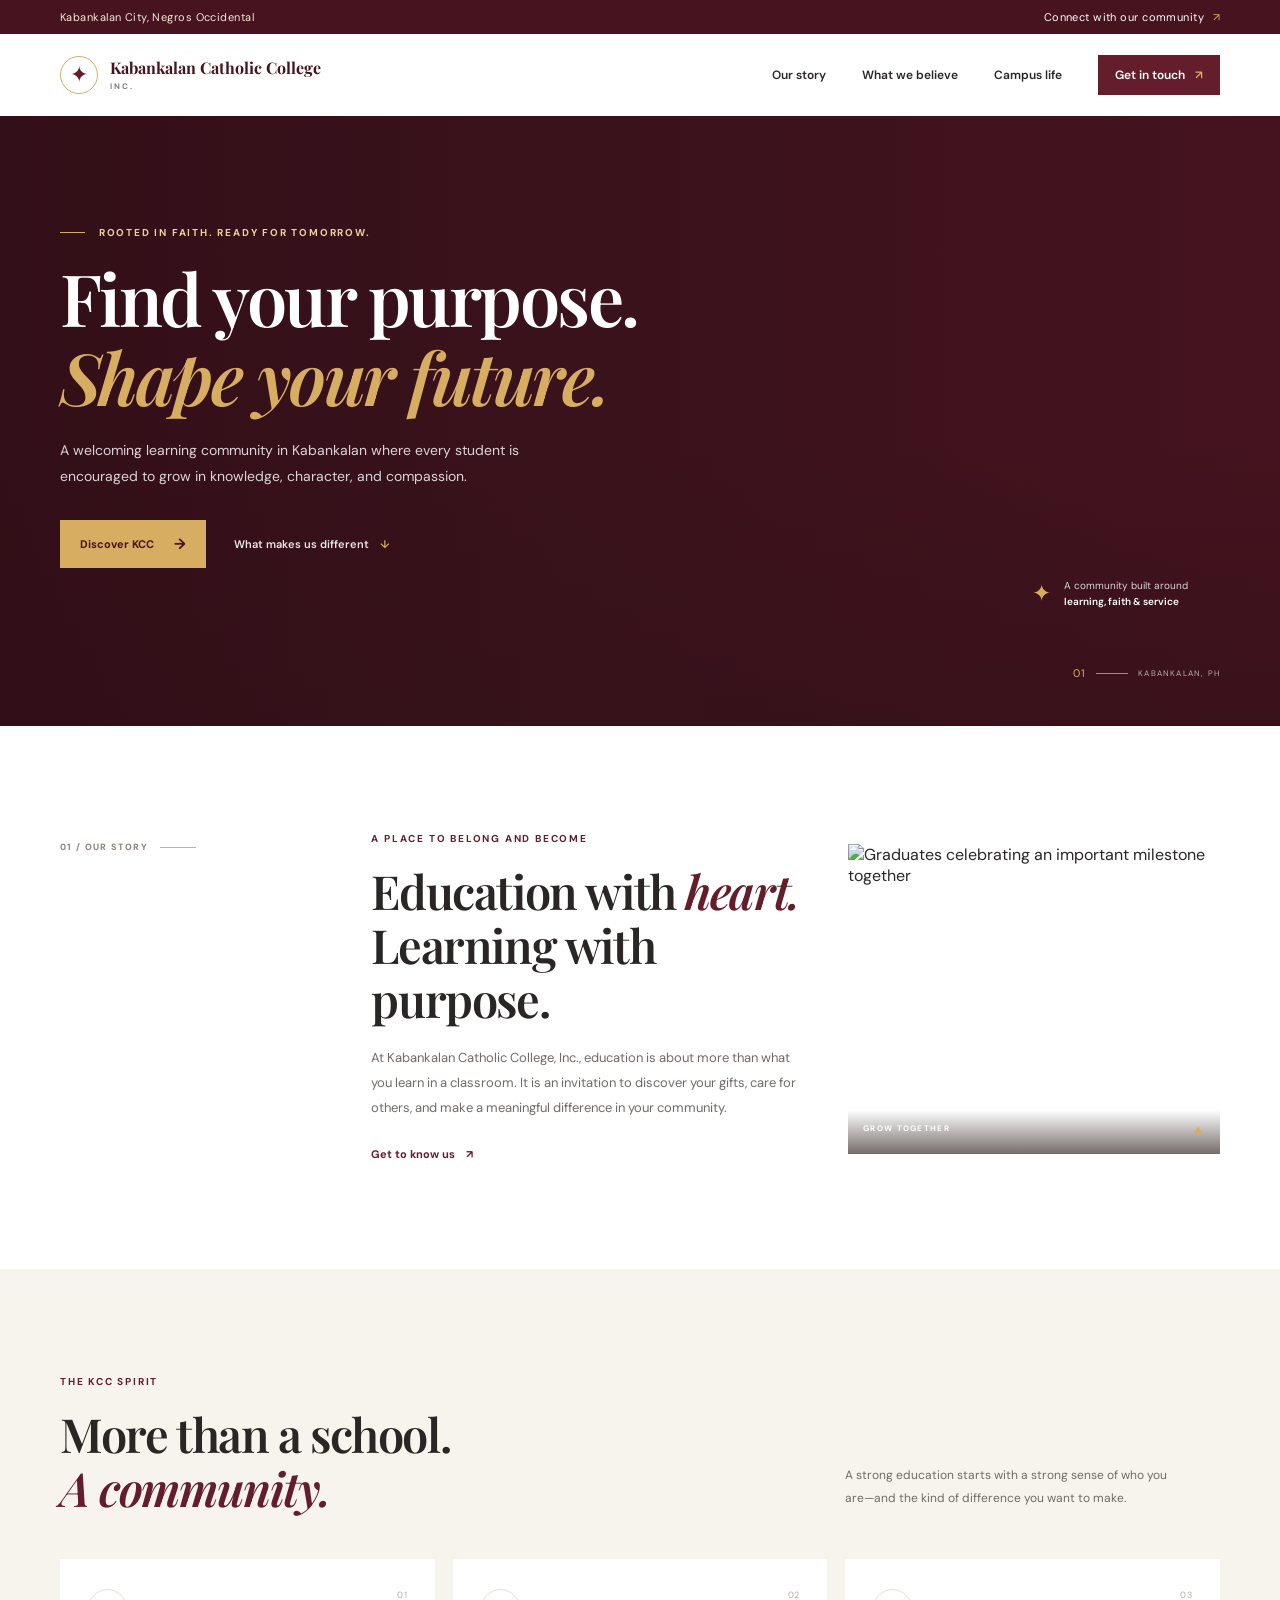
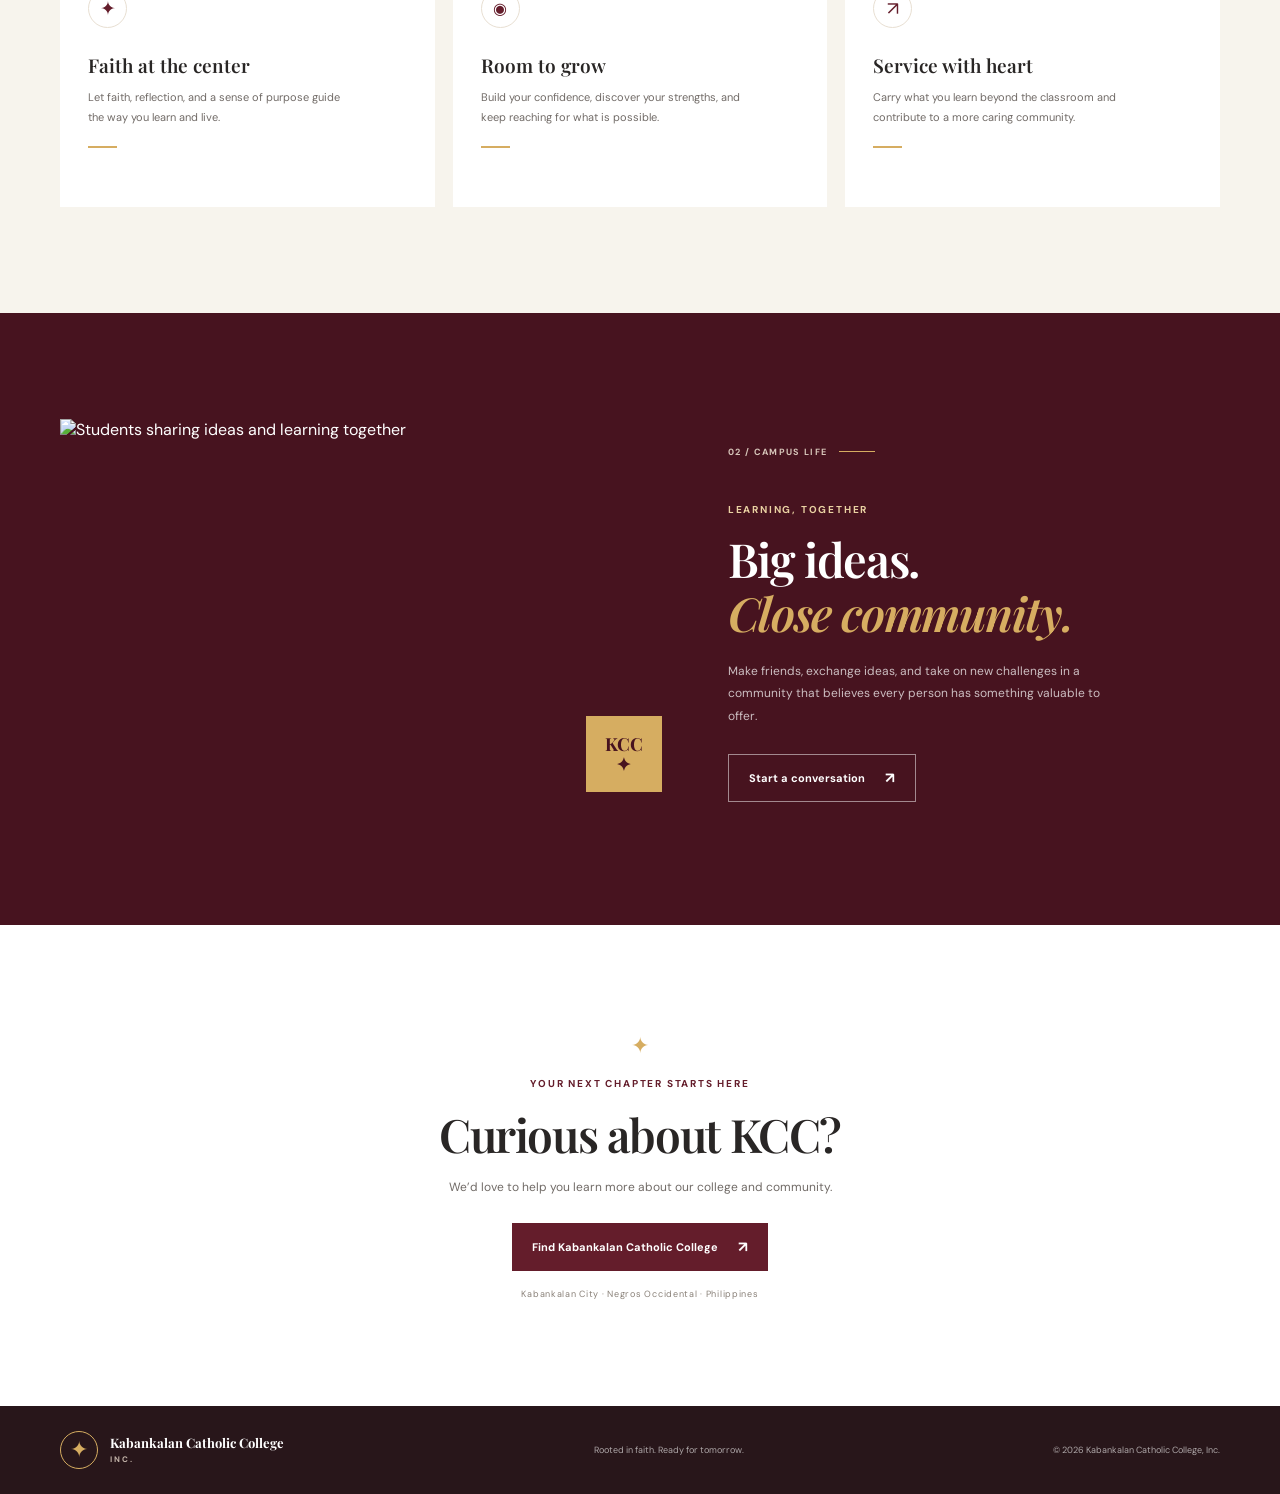
==== index.html @ 00fce27d "Build Kabankalan Catholic College landing page Co-authored-by: Copilot App <223556219+Copilot@users." ====
<!doctype html>
<html lang="en">
  <head>
    <meta charset="utf-8">
    <meta name="viewport" content="width=device-width, initial-scale=1">
    <meta name="theme-color" content="#641d2b">
    <meta name="description" content="Discover Kabankalan Catholic College, Inc. — a community where faith, learning, and purpose come together.">
    <title>Kabankalan Catholic College, Inc. | Learn with purpose</title>
    <link rel="preconnect" href="https://fonts.googleapis.com">
    <link rel="preconnect" href="https://fonts.gstatic.com" crossorigin>
    <link href="https://fonts.googleapis.com/css2?family=DM+Sans:wght@400;500;600;700&family=Playfair+Display:wght@600;700&display=swap" rel="stylesheet">
    <link rel="stylesheet" href="styles.css">
    <script src="script.js" defer></script>
  </head>
  <body>
    <a class="skip-link" href="#main">Skip to content</a>
    <header class="site-header">
      <div class="topline">
        <div class="container topline-inner">
          <span>Kabankalan City, Negros Occidental</span>
          <a href="#contact">Connect with our community <span aria-hidden="true">↗</span></a>
        </div>
      </div>
      <div class="container nav-wrap">
        <a class="brand" href="#home" aria-label="Kabankalan Catholic College home">
          <span class="brand-mark" aria-hidden="true"><span>✦</span></span>
          <span class="brand-name">Kabankalan Catholic College<small>INC.</small></span>
        </a>
        <button class="menu-toggle" type="button" aria-expanded="false" aria-controls="primary-nav">
          <span class="sr-only">Toggle navigation</span>
          <span></span><span></span><span></span>
        </button>
        <nav class="primary-nav" id="primary-nav" aria-label="Main navigation">
          <a href="#about">Our story</a>
          <a href="#values">What we believe</a>
          <a href="#life">Campus life</a>
          <a class="nav-cta" href="#contact">Get in touch <span aria-hidden="true">↗</span></a>
        </nav>
      </div>
    </header>

    <main id="main">
      <section class="hero" id="home">
        <div class="hero-image" role="img" aria-label="Students celebrating together on campus"></div>
        <div class="hero-shade"></div>
        <div class="container hero-content">
          <p class="eyebrow"><span></span> Rooted in faith. Ready for tomorrow.</p>
          <h1>Find your purpose.<br><em>Shape your future.</em></h1>
          <p class="hero-copy">A welcoming learning community in Kabankalan where every student is encouraged to grow in knowledge, character, and compassion.</p>
          <div class="hero-actions">
            <a class="button button-gold" href="#about">Discover KCC <span aria-hidden="true">→</span></a>
            <a class="text-link" href="#values">What makes us different <span aria-hidden="true">↓</span></a>
          </div>
          <div class="hero-note"><span class="note-icon" aria-hidden="true">✦</span><span>A community built around<br><strong>learning, faith &amp; service</strong></span></div>
        </div>
        <div class="hero-index" aria-hidden="true"><span>01</span><i></i> KABANKALAN, PH</div>
      </section>

      <section class="intro section-pad" id="about">
        <div class="container intro-grid">
          <div class="section-label"><span>01 / OUR STORY</span><i></i></div>
          <div class="intro-copy">
            <p class="eyebrow eyebrow-dark">A place to belong and become</p>
            <h2>Education with <em>heart.</em><br>Learning with purpose.</h2>
            <p class="body-copy">At Kabankalan Catholic College, Inc., education is about more than what you learn in a classroom. It is an invitation to discover your gifts, care for others, and make a meaningful difference in your community.</p>
            <a class="arrow-link" href="#values">Get to know us <span aria-hidden="true">↗</span></a>
          </div>
          <div class="intro-photo-wrap">
            <img src="https://images.unsplash.com/photo-1523050854058-8df90110c9f1?auto=format&amp;fit=crop&amp;w=1000&amp;q=85" alt="Graduates celebrating an important milestone together" loading="lazy">
            <div class="photo-caption"><span>GROW TOGETHER</span><span aria-hidden="true">✦</span></div>
          </div>
        </div>
      </section>

      <section class="values section-pad" id="values">
        <div class="container">
          <div class="values-heading">
            <div>
              <p class="eyebrow">The KCC spirit</p>
              <h2>More than a school.<br><em>A community.</em></h2>
            </div>
            <p class="values-lede">A strong education starts with a strong sense of who you are—and the kind of difference you want to make.</p>
          </div>
          <div class="values-grid">
            <article class="value-card">
              <span class="value-number">01</span>
              <span class="value-icon" aria-hidden="true">✦</span>
              <h3>Faith at the center</h3>
              <p>Let faith, reflection, and a sense of purpose guide the way you learn and live.</p>
              <span class="card-rule"></span>
            </article>
            <article class="value-card">
              <span class="value-number">02</span>
              <span class="value-icon value-icon-people" aria-hidden="true">◉</span>
              <h3>Room to grow</h3>
              <p>Build your confidence, discover your strengths, and keep reaching for what is possible.</p>
              <span class="card-rule"></span>
            </article>
            <article class="value-card">
              <span class="value-number">03</span>
              <span class="value-icon" aria-hidden="true">↗</span>
              <h3>Service with heart</h3>
              <p>Carry what you learn beyond the classroom and contribute to a more caring community.</p>
              <span class="card-rule"></span>
            </article>
          </div>
        </div>
      </section>

      <section class="campus section-pad" id="life">
        <div class="container campus-grid">
          <div class="campus-image">
            <img src="https://images.unsplash.com/photo-1523580494863-6f3031224c94?auto=format&amp;fit=crop&amp;w=1100&amp;q=85" alt="Students sharing ideas and learning together" loading="lazy">
            <span class="image-stamp" aria-hidden="true">KCC<br>✦</span>
          </div>
          <div class="campus-copy">
            <div class="section-label section-label-light"><span>02 / CAMPUS LIFE</span><i></i></div>
            <p class="eyebrow">Learning, together</p>
            <h2>Big ideas.<br><em>Close community.</em></h2>
            <p>Make friends, exchange ideas, and take on new challenges in a community that believes every person has something valuable to offer.</p>
            <a class="button button-outline" href="#contact">Start a conversation <span aria-hidden="true">↗</span></a>
          </div>
        </div>
      </section>

      <section class="contact section-pad" id="contact">
        <div class="container contact-inner">
          <span class="contact-star" aria-hidden="true">✦</span>
          <p class="eyebrow eyebrow-dark">Your next chapter starts here</p>
          <h2>Curious about KCC?</h2>
          <p>We’d love to help you learn more about our college and community.</p>
          <a class="button button-maroon" href="https://www.google.com/search?q=Kabankalan+Catholic+College%2C+Inc." target="_blank" rel="noreferrer">Find Kabankalan Catholic College <span aria-hidden="true">↗</span></a>
          <span class="contact-location">Kabankalan City · Negros Occidental · Philippines</span>
        </div>
      </section>
    </main>

    <footer class="site-footer">
      <div class="container footer-inner">
        <a class="brand brand-footer" href="#home">
          <span class="brand-mark" aria-hidden="true"><span>✦</span></span>
          <span class="brand-name">Kabankalan Catholic College<small>INC.</small></span>
        </a>
        <p>Rooted in faith. Ready for tomorrow.</p>
        <span class="copyright">© <span id="current-year"></span> Kabankalan Catholic College, Inc.</span>
      </div>
    </footer>
  </body>
</html>
---- styles.css ----
:root {
  color-scheme: light;
  --maroon: #641d2b;
  --maroon-deep: #47131f;
  --gold: #d6ad61;
  --cream: #f7f4ed;
  --ink: #292625;
  --muted: #716b67;
  --serif: "Playfair Display", Georgia, serif;
  --sans: "DM Sans", Arial, sans-serif;
}

* { box-sizing: border-box; }
html { scroll-behavior: smooth; }
body { margin: 0; color: var(--ink); background: #fff; font-family: var(--sans); -webkit-font-smoothing: antialiased; }
a { color: inherit; text-decoration: none; }
img { display: block; width: 100%; }
.container { width: min(1160px, calc(100% - 64px)); margin-inline: auto; }
.sr-only { position: absolute; width: 1px; height: 1px; padding: 0; margin: -1px; overflow: hidden; clip: rect(0, 0, 0, 0); white-space: nowrap; border: 0; }
.skip-link { position: absolute; top: -50px; left: 16px; z-index: 20; padding: 12px 16px; color: #fff; background: var(--maroon); }
.skip-link:focus { top: 12px; }

.topline { color: #f5ead7; background: var(--maroon-deep); font-size: 11px; letter-spacing: .04em; }
.topline-inner { display: flex; justify-content: space-between; align-items: center; min-height: 34px; }
.topline a { color: #fff; }
.topline a span { color: var(--gold); padding-left: 5px; }
.nav-wrap { height: 82px; display: flex; align-items: center; justify-content: space-between; }
.brand { display: inline-flex; align-items: center; gap: 12px; }
.brand-mark { width: 38px; height: 38px; display: grid; place-items: center; color: var(--maroon); border: 1px solid var(--gold); border-radius: 50%; font-size: 22px; }
.brand-mark span { line-height: 1; }
.brand-name { font-family: var(--serif); color: var(--maroon-deep); font-size: 16px; font-weight: 700; line-height: 1.15; }
.brand-name small { display: block; margin-top: 4px; font-family: var(--sans); color: #837b72; font-size: 8px; letter-spacing: .24em; }
.primary-nav { display: flex; align-items: center; gap: 36px; font-size: 12px; font-weight: 600; }
.primary-nav > a:not(.nav-cta) { transition: color .2s ease; }
.primary-nav > a:not(.nav-cta):hover { color: var(--maroon); }
.nav-cta { padding: 12px 17px; color: #fff; background: var(--maroon); }
.nav-cta span { padding-left: 7px; color: var(--gold); }
.menu-toggle { display: none; }

.hero { position: relative; min-height: 610px; overflow: hidden; color: #fff; background: var(--maroon-deep); }
.hero-image, .hero-shade { position: absolute; inset: 0; }
.hero-image { background: url("https://images.unsplash.com/photo-1562774053-701939374585?auto=format&fit=crop&w=2200&q=90") center 48% / cover no-repeat; transform: scale(1.015); }
.hero-shade { background: linear-gradient(90deg, rgba(48, 14, 23, .89) 0%, rgba(52, 18, 26, .71) 43%, rgba(45, 17, 26, .1) 100%), linear-gradient(0deg, rgba(34, 13, 19, .32), transparent 46%); }
.hero-content { position: relative; z-index: 1; padding-top: 110px; padding-bottom: 90px; }
.eyebrow { margin: 0 0 19px; color: #ead2a3; font-size: 10px; font-weight: 700; letter-spacing: .18em; text-transform: uppercase; }
.eyebrow span { display: inline-block; width: 25px; height: 1px; margin: 0 10px 3px 0; background: var(--gold); }
h1, h2, h3, p { margin-top: 0; }
.hero h1 { max-width: 700px; margin-bottom: 22px; font-family: var(--serif); font-size: clamp(46px, 6vw, 72px); font-weight: 600; letter-spacing: -.035em; line-height: 1.1; }
h1 em, h2 em { color: var(--gold); font-weight: 600; }
.hero-copy { max-width: 490px; margin-bottom: 30px; color: rgba(255,255,255,.82); font-size: 14px; line-height: 1.85; }
.hero-actions { display: flex; align-items: center; gap: 28px; }
.button { display: inline-flex; align-items: center; gap: 20px; min-height: 48px; padding: 0 20px; font-size: 11px; font-weight: 700; transition: background .2s ease, color .2s ease, transform .2s ease; }
.button:hover { transform: translateY(-2px); }
.button-gold { color: var(--maroon-deep); background: var(--gold); }
.button-gold:hover { background: #e6c982; }
.button span { font-size: 15px; }
.text-link { color: rgba(255,255,255,.9); font-size: 11px; font-weight: 600; }
.text-link span { padding-left: 8px; color: var(--gold); }
.hero-note { position: absolute; right: 32px; bottom: 45px; display: flex; align-items: center; gap: 13px; color: rgba(255,255,255,.82); font-size: 10px; line-height: 1.65; }
.note-icon { color: var(--gold); font-size: 23px; }
.hero-note strong { color: #fff; font-weight: 600; }
.hero-index { position: absolute; right: max(32px, calc((100vw - 1160px)/2)); bottom: 46px; display: flex; align-items: center; gap: 10px; color: rgba(255,255,255,.65); font-size: 8px; letter-spacing: .15em; }
.hero-index span { color: var(--gold); font-size: 11px; }
.hero-index i { width: 32px; height: 1px; background: rgba(255,255,255,.5); }

.section-pad { padding: 106px 0; }
.intro-grid { display: grid; grid-template-columns: 1fr 1.6fr 1.35fr; gap: 36px; align-items: start; }
.section-label { display: flex; align-items: center; gap: 12px; padding-top: 9px; color: #8c8176; font-size: 9px; font-weight: 700; letter-spacing: .15em; white-space: nowrap; }
.section-label i { width: 36px; height: 1px; background: var(--gold); }
.eyebrow-dark { color: var(--maroon); }
.intro-copy h2, .values h2, .campus h2 { margin-bottom: 20px; font-family: var(--serif); font-size: clamp(34px, 4vw, 47px); font-weight: 600; letter-spacing: -.03em; line-height: 1.15; }
.intro-copy h2 em, .values h2 em { color: var(--maroon); }
.body-copy { max-width: 440px; margin-bottom: 22px; color: var(--muted); font-size: 13px; line-height: 1.9; }
.arrow-link { color: var(--maroon); font-size: 11px; font-weight: 700; }
.arrow-link span { padding-left: 8px; }
.intro-photo-wrap { position: relative; margin-top: 12px; }
.intro-photo-wrap img { height: 310px; object-fit: cover; }
.photo-caption { position: absolute; right: 0; bottom: 0; left: 0; display: flex; justify-content: space-between; padding: 13px 15px; color: #fff; background: linear-gradient(transparent, rgba(33,18,14,.62)); font-size: 8px; font-weight: 700; letter-spacing: .16em; }
.photo-caption span:last-child { color: var(--gold); font-size: 14px; }

.values { background: var(--cream); }
.values-heading { display: flex; justify-content: space-between; align-items: end; gap: 40px; margin-bottom: 44px; }
.values-heading .eyebrow { color: var(--maroon); }
.values h2 { margin: 0; }
.values-lede { max-width: 340px; margin: 0 3% 6px 0; color: var(--muted); font-size: 12px; line-height: 1.9; }
.values-grid { display: grid; grid-template-columns: repeat(3, 1fr); gap: 18px; }
.value-card { position: relative; min-height: 248px; padding: 30px 28px 26px; background: #fff; }
.value-number { position: absolute; top: 30px; right: 27px; color: #b7aca0; font-size: 9px; letter-spacing: .1em; }
.value-icon { display: grid; width: 39px; height: 39px; margin-bottom: 24px; place-items: center; color: var(--maroon); border: 1px solid #e8dfd2; border-radius: 50%; font-size: 19px; }
.value-icon-people { font-size: 16px; }
.value-card h3 { margin-bottom: 10px; font-family: var(--serif); font-size: 19px; font-weight: 600; }
.value-card p { max-width: 270px; margin-bottom: 18px; color: var(--muted); font-size: 11px; line-height: 1.8; }
.card-rule { display: block; width: 29px; height: 2px; background: var(--gold); }

.campus { color: #fff; background: var(--maroon-deep); }
.campus-grid { display: grid; grid-template-columns: 1.08fr .92fr; gap: 90px; align-items: center; }
.campus-image { position: relative; }
.campus-image img { height: 400px; object-fit: cover; }
.image-stamp { position: absolute; right: -24px; bottom: 27px; display: grid; width: 76px; height: 76px; place-content: center; color: var(--maroon-deep); background: var(--gold); font-family: var(--serif); font-size: 18px; font-weight: 700; line-height: 1.15; text-align: center; }
.image-stamp br + * { font-size: 12px; }
.section-label-light { margin-bottom: 45px; color: #d7c6ba; }
.campus .eyebrow { margin-bottom: 16px; }
.campus h2 { margin-bottom: 20px; }
.campus h2 em { color: var(--gold); }
.campus-copy > p:not(.eyebrow) { max-width: 400px; margin-bottom: 26px; color: rgba(255,255,255,.72); font-size: 12px; line-height: 1.9; }
.button-outline { border: 1px solid rgba(255,255,255,.5); color: #fff; }
.button-outline:hover { color: var(--maroon-deep); background: #fff; }

.contact { text-align: center; background: #fff; }
.contact-inner { display: flex; flex-direction: column; align-items: center; }
.contact-star { margin-bottom: 17px; color: var(--gold); font-size: 22px; }
.contact .eyebrow { margin-bottom: 13px; }
.contact h2 { margin-bottom: 12px; font-family: var(--serif); font-size: clamp(34px, 4vw, 46px); font-weight: 600; letter-spacing: -.03em; }
.contact-inner > p:not(.eyebrow) { margin-bottom: 24px; color: var(--muted); font-size: 12px; line-height: 1.8; }
.button-maroon { margin-bottom: 17px; color: #fff; background: var(--maroon); }
.button-maroon:hover { background: var(--maroon-deep); }
.contact-location { color: #898078; font-size: 9px; letter-spacing: .08em; }
.site-footer { color: rgba(255,255,255,.75); background: #28161a; }
.footer-inner { min-height: 88px; display: flex; align-items: center; justify-content: space-between; gap: 20px; }
.brand-footer .brand-name { color: #fff; font-size: 13px; }
.brand-footer .brand-name small { color: #c3b4a9; }
.brand-footer .brand-mark { color: var(--gold); }
.footer-inner > p, .copyright { margin: 0; color: rgba(255,255,255,.62); font-size: 9px; }

@media (max-width: 900px) {
  .container { width: min(100% - 44px, 720px); }
  .primary-nav { gap: 20px; }
  .intro-grid { grid-template-columns: .75fr 1.3fr; gap: 28px; }
  .section-label { grid-column: 1 / -1; }
  .intro-photo-wrap { margin-top: 0; }
  .campus-grid { gap: 55px; }
  .hero-index { display: none; }
  .hero-note { right: 0; }
}
@media (max-width: 640px) {
  .container { width: calc(100% - 40px); }
  .topline-inner { min-height: 31px; font-size: 9px; }
  .topline-inner > span { max-width: 52%; }
  .nav-wrap { height: 70px; }
  .brand { gap: 9px; }
  .brand-mark { width: 34px; height: 34px; font-size: 19px; }
  .brand-name { font-size: 13px; }
  .menu-toggle { display: flex; width: 42px; height: 42px; flex-direction: column; align-items: center; justify-content: center; gap: 5px; border: 1px solid #e7ded2; background: #fff; }
  .menu-toggle span:not(.sr-only) { width: 17px; height: 1.5px; background: var(--maroon); }
  .primary-nav { position: absolute; z-index: 5; top: 101px; right: 0; left: 0; display: none; flex-direction: column; align-items: stretch; gap: 0; padding: 10px 20px 17px; background: #fff; box-shadow: 0 12px 15px rgba(30,20,20,.12); }
  .primary-nav.is-open { display: flex; }
  .primary-nav > a:not(.nav-cta) { padding: 13px 0; border-bottom: 1px solid #eee8df; }
  .nav-cta { margin-top: 12px; text-align: center; }
  .hero { min-height: 600px; }
  .hero-image { background-position: 58% center; }
  .hero-shade { background: linear-gradient(90deg, rgba(48, 14, 23, .88), rgba(52, 18, 26, .56)), linear-gradient(0deg, rgba(34,13,19,.4), transparent 55%); }
  .hero-content { padding-top: 88px; padding-bottom: 150px; }
  .hero h1 { font-size: clamp(44px, 12vw, 58px); }
  .hero-copy { max-width: 420px; font-size: 13px; }
  .hero-actions { align-items: flex-start; flex-direction: column; gap: 19px; }
  .hero-note { bottom: 30px; left: 0; right: auto; }
  .section-pad { padding: 74px 0; }
  .intro-grid { grid-template-columns: 1fr; gap: 22px; }
  .section-label { grid-column: auto; }
  .intro-copy h2, .values h2, .campus h2 { font-size: 38px; }
  .intro-photo-wrap img { height: 260px; }
  .values-heading { align-items: flex-start; flex-direction: column; gap: 17px; margin-bottom: 30px; }
  .values-lede { margin: 0; }
  .values-grid { grid-template-columns: 1fr; gap: 12px; }
  .value-card { min-height: 215px; padding: 26px 24px; }
  .value-icon { margin-bottom: 17px; }
  .campus-grid { grid-template-columns: 1fr; gap: 38px; }
  .campus-image img { height: 290px; }
  .image-stamp { right: -9px; width: 66px; height: 66px; }
  .section-label-light { margin-bottom: 33px; }
  .contact h2 { font-size: 37px; }
  .contact-inner > p:not(.eyebrow) { max-width: 300px; }
  .footer-inner { min-height: 0; align-items: flex-start; flex-direction: column; gap: 13px; padding-top: 25px; padding-bottom: 25px; }
}
@media (prefers-reduced-motion: reduce) {
  html { scroll-behavior: auto; }
  *, *::before, *::after { transition-duration: .01ms !important; }
}
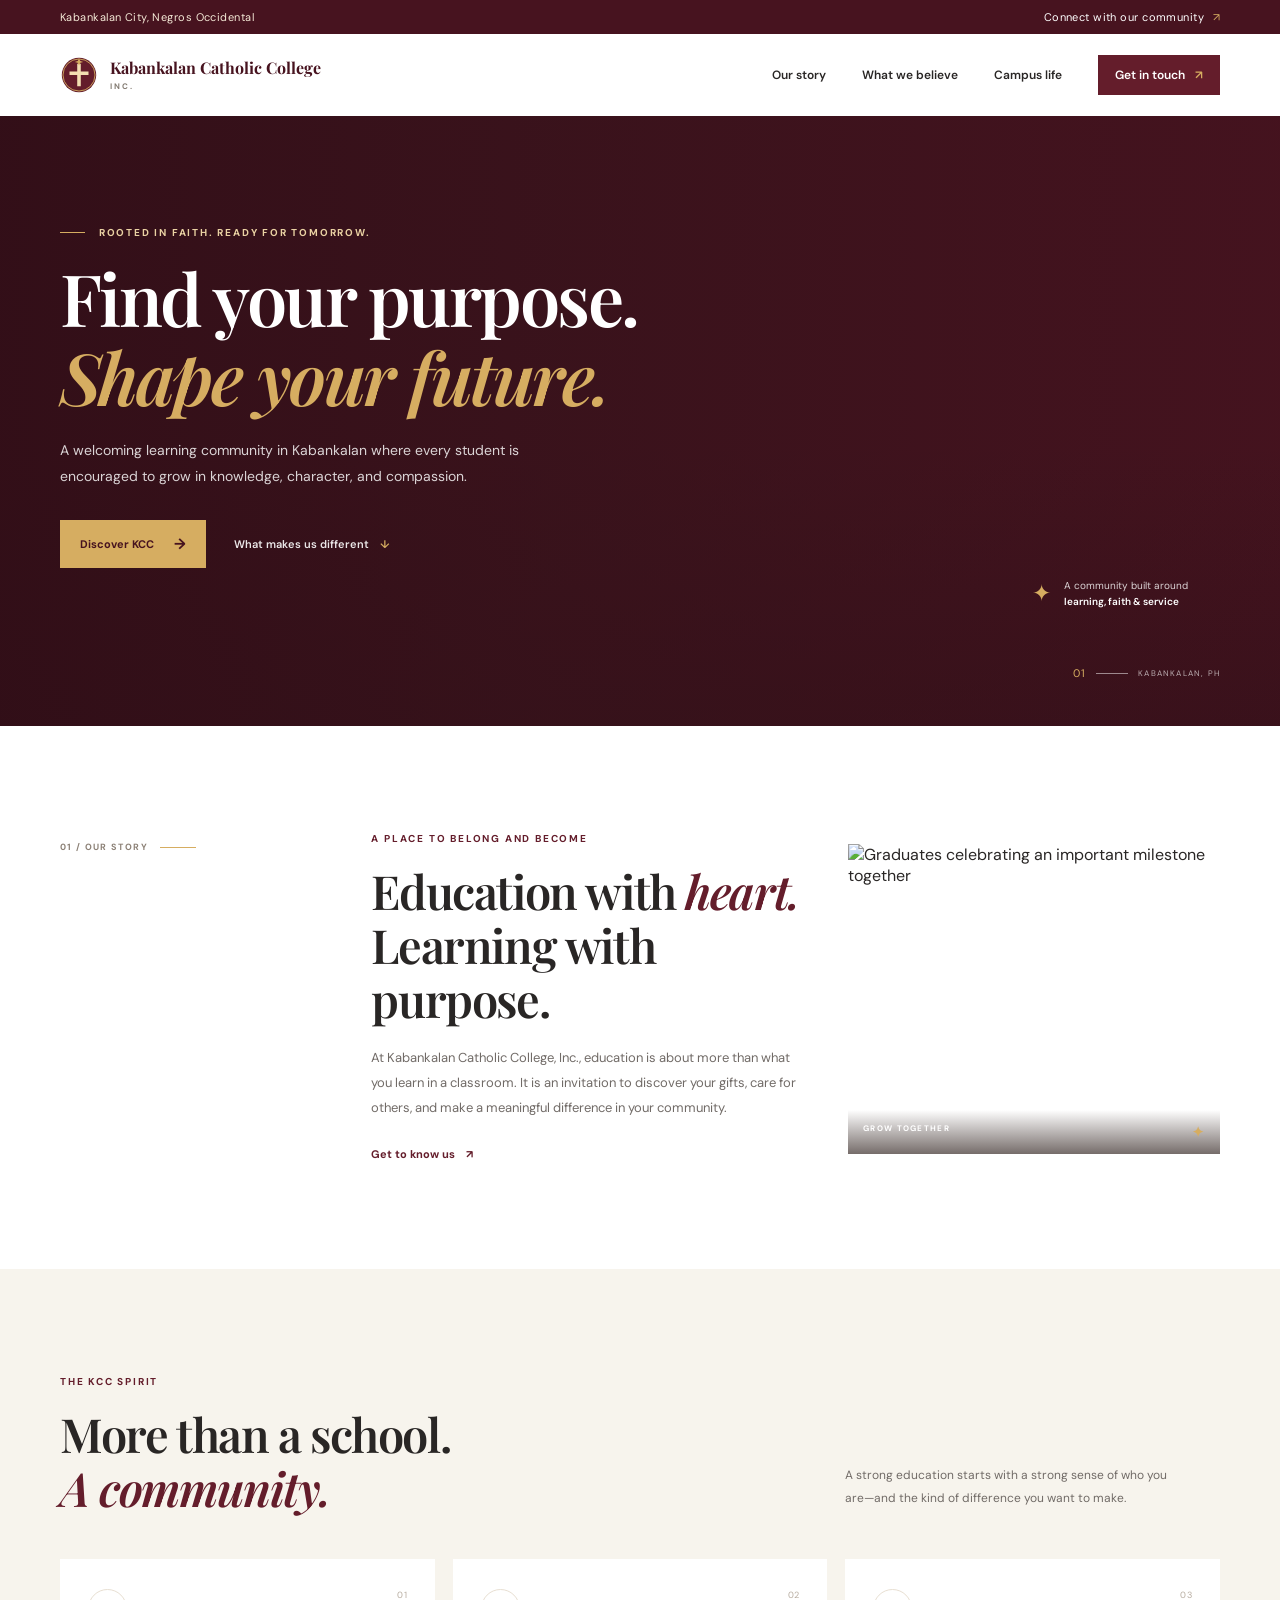
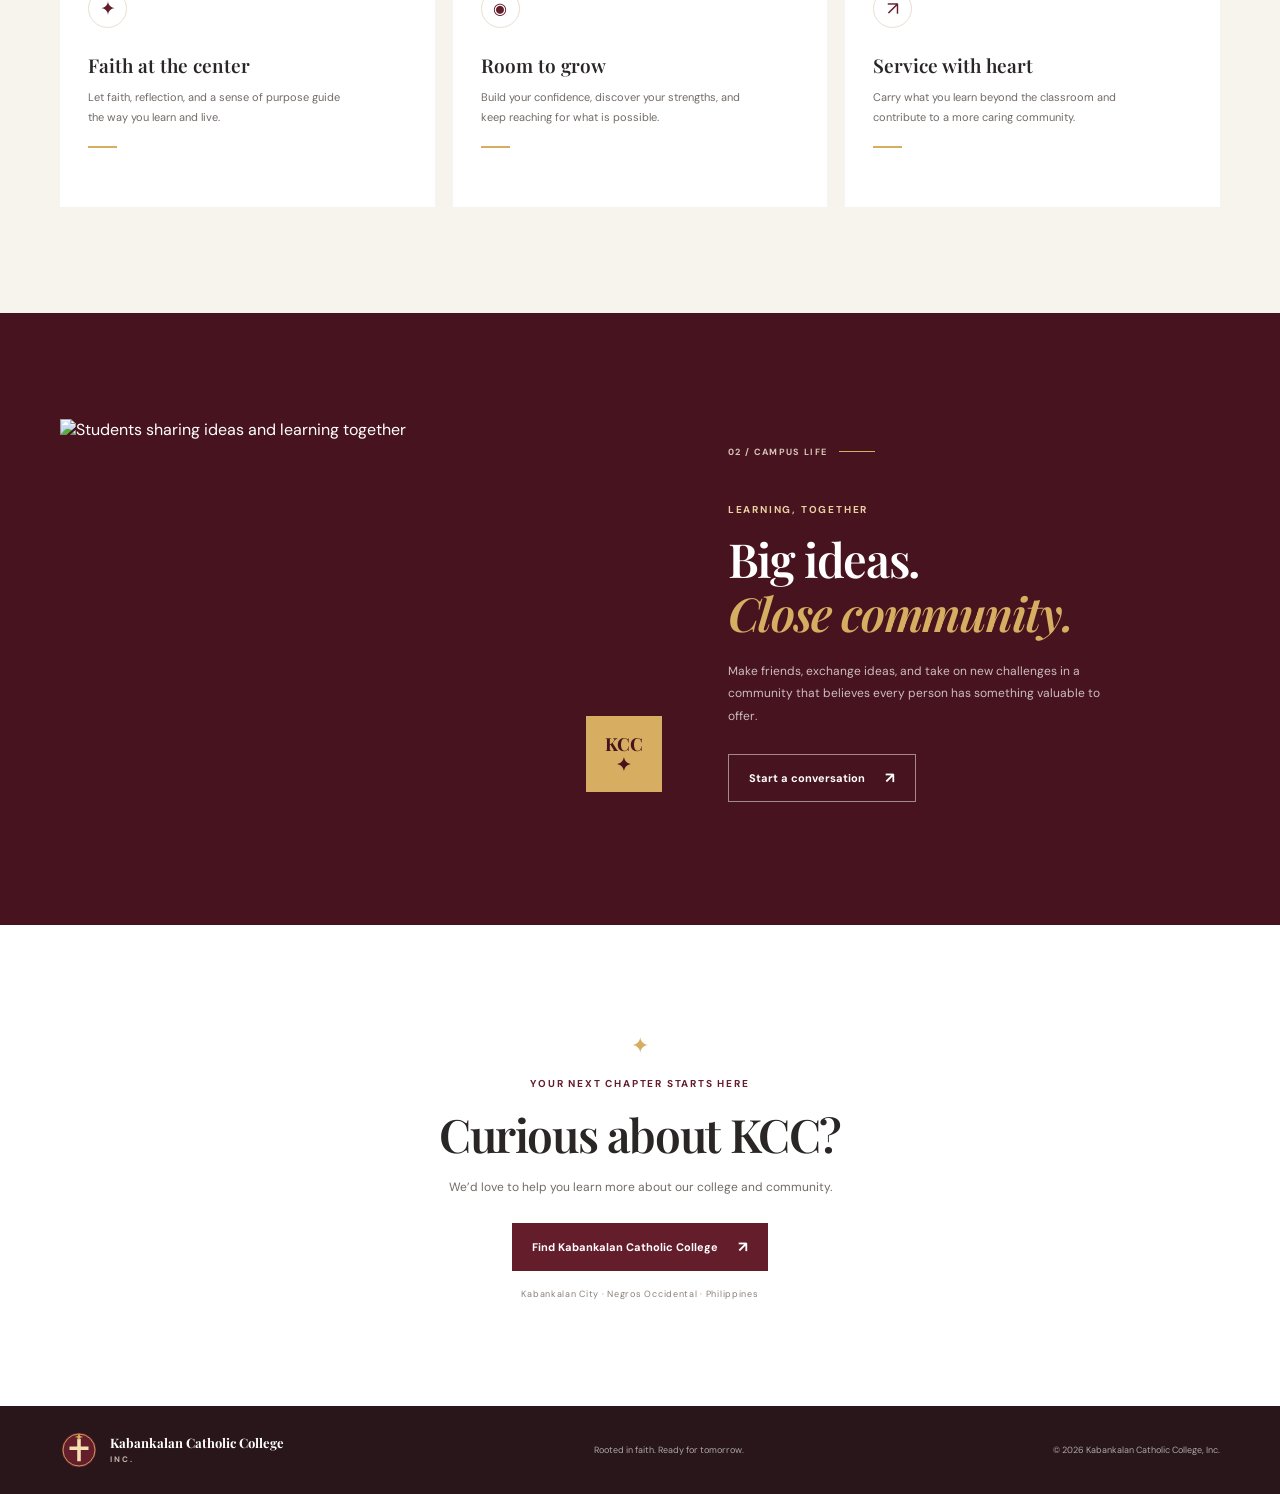
==== commit 531ecc94: "Add KCC brand mark and favicon Co-authored-by: Copilot App <223556219+Copilot@users.noreply.github.c" ====
--- a/index.html
+++ b/index.html
@@ -6,6 +6,7 @@
     <meta name="theme-color" content="#641d2b">
     <meta name="description" content="Discover Kabankalan Catholic College, Inc. — a community where faith, learning, and purpose come together.">
     <title>Kabankalan Catholic College, Inc. | Learn with purpose</title>
+    <link rel="icon" type="image/svg+xml" href="assets/kcc-mark.svg">
     <link rel="preconnect" href="https://fonts.googleapis.com">
     <link rel="preconnect" href="https://fonts.gstatic.com" crossorigin>
     <link href="https://fonts.googleapis.com/css2?family=DM+Sans:wght@400;500;600;700&family=Playfair+Display:wght@600;700&display=swap" rel="stylesheet">
@@ -23,7 +24,7 @@
       </div>
       <div class="container nav-wrap">
         <a class="brand" href="#home" aria-label="Kabankalan Catholic College home">
-          <span class="brand-mark" aria-hidden="true"><span>✦</span></span>
+          <span class="brand-mark" aria-hidden="true"><img src="assets/kcc-mark.svg" alt=""></span>
           <span class="brand-name">Kabankalan Catholic College<small>INC.</small></span>
         </a>
         <button class="menu-toggle" type="button" aria-expanded="false" aria-controls="primary-nav">
@@ -138,7 +139,7 @@
     <footer class="site-footer">
       <div class="container footer-inner">
         <a class="brand brand-footer" href="#home">
-          <span class="brand-mark" aria-hidden="true"><span>✦</span></span>
+          <span class="brand-mark" aria-hidden="true"><img src="assets/kcc-mark.svg" alt=""></span>
           <span class="brand-name">Kabankalan Catholic College<small>INC.</small></span>
         </a>
         <p>Rooted in faith. Ready for tomorrow.</p>
--- a/styles.css
+++ b/styles.css
@@ -26,8 +26,8 @@
 .topline a span { color: var(--gold); padding-left: 5px; }
 .nav-wrap { height: 82px; display: flex; align-items: center; justify-content: space-between; }
 .brand { display: inline-flex; align-items: center; gap: 12px; }
-.brand-mark { width: 38px; height: 38px; display: grid; place-items: center; color: var(--maroon); border: 1px solid var(--gold); border-radius: 50%; font-size: 22px; }
-.brand-mark span { line-height: 1; }
+.brand-mark { width: 38px; height: 38px; display: grid; place-items: center; border-radius: 50%; }
+.brand-mark img { width: 100%; height: 100%; }
 .brand-name { font-family: var(--serif); color: var(--maroon-deep); font-size: 16px; font-weight: 700; line-height: 1.15; }
 .brand-name small { display: block; margin-top: 4px; font-family: var(--sans); color: #837b72; font-size: 8px; letter-spacing: .24em; }
 .primary-nav { display: flex; align-items: center; gap: 36px; font-size: 12px; font-weight: 600; }
@@ -119,7 +119,6 @@
 .footer-inner { min-height: 88px; display: flex; align-items: center; justify-content: space-between; gap: 20px; }
 .brand-footer .brand-name { color: #fff; font-size: 13px; }
 .brand-footer .brand-name small { color: #c3b4a9; }
-.brand-footer .brand-mark { color: var(--gold); }
 .footer-inner > p, .copyright { margin: 0; color: rgba(255,255,255,.62); font-size: 9px; }
 
 @media (max-width: 900px) {
@@ -138,7 +137,7 @@
   .topline-inner > span { max-width: 52%; }
   .nav-wrap { height: 70px; }
   .brand { gap: 9px; }
-  .brand-mark { width: 34px; height: 34px; font-size: 19px; }
+  .brand-mark { width: 34px; height: 34px; }
   .brand-name { font-size: 13px; }
   .menu-toggle { display: flex; width: 42px; height: 42px; flex-direction: column; align-items: center; justify-content: center; gap: 5px; border: 1px solid #e7ded2; background: #fff; }
   .menu-toggle span:not(.sr-only) { width: 17px; height: 1.5px; background: var(--maroon); }
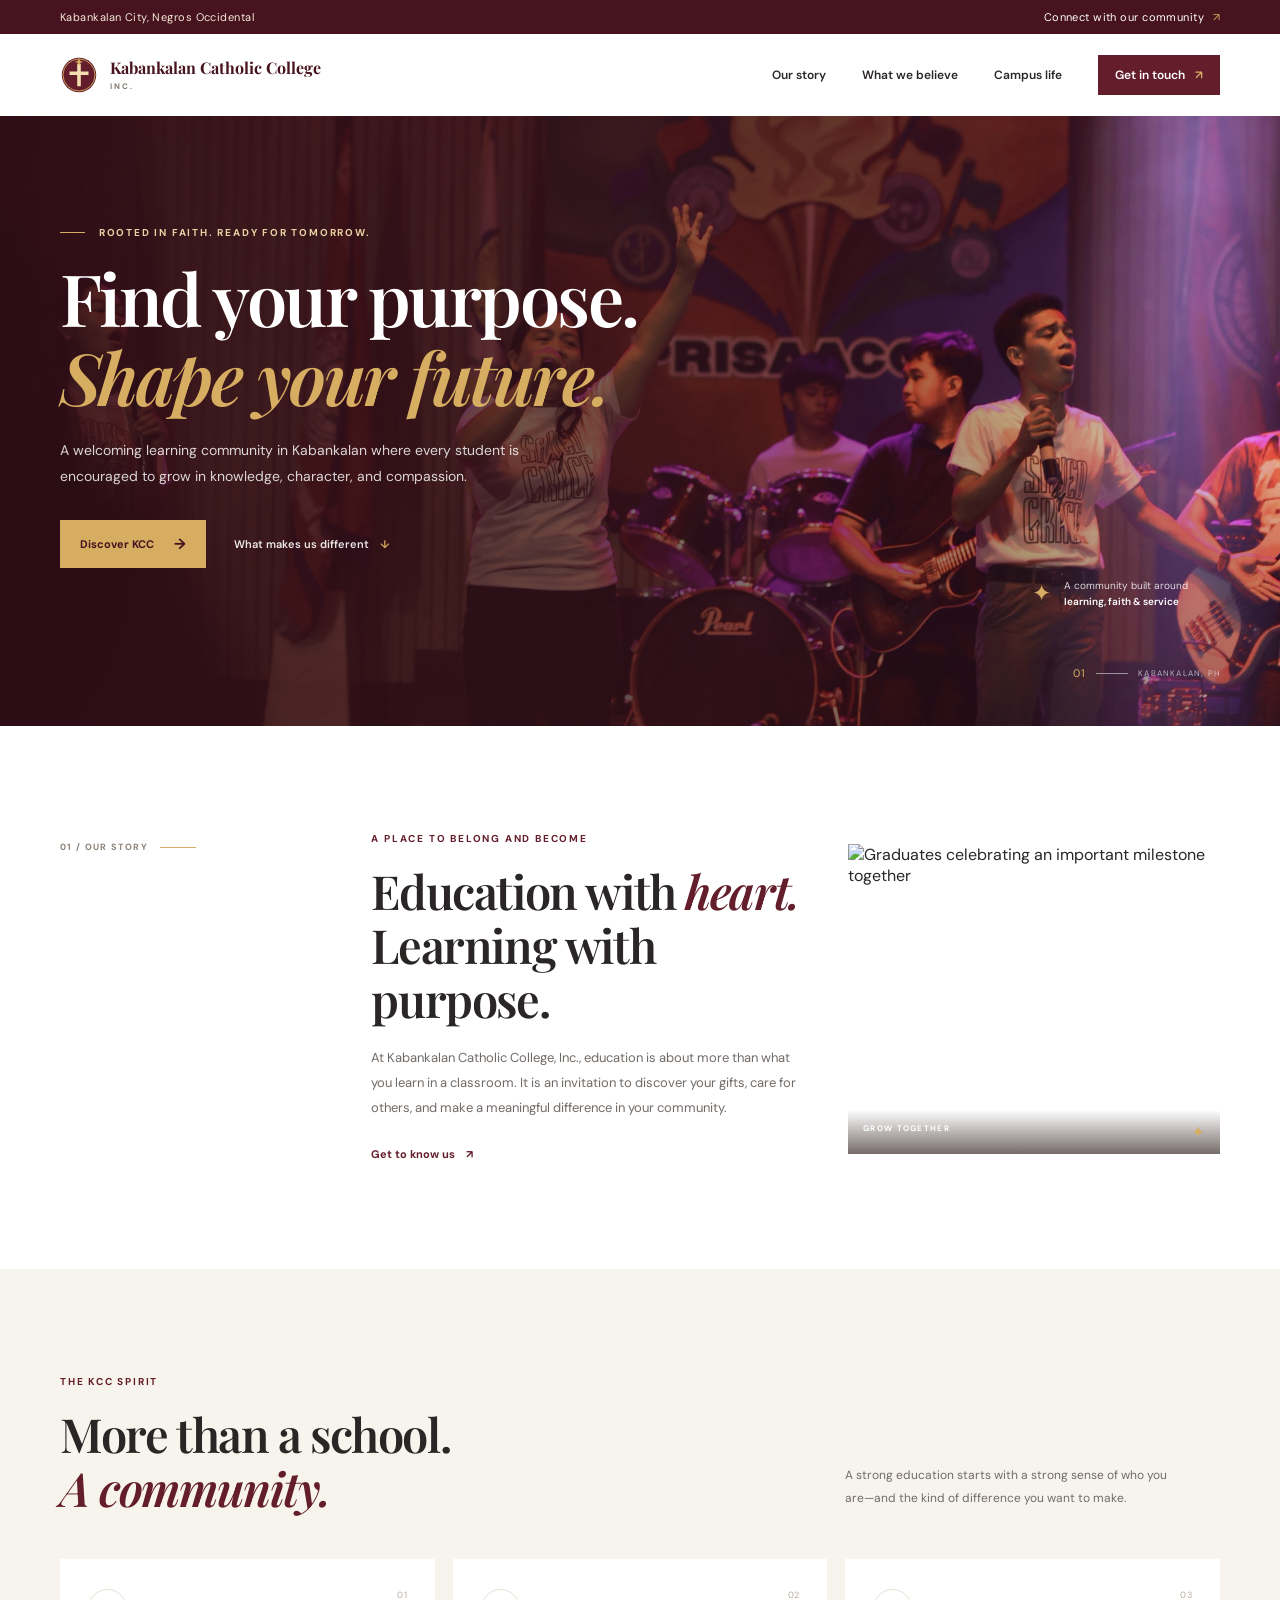
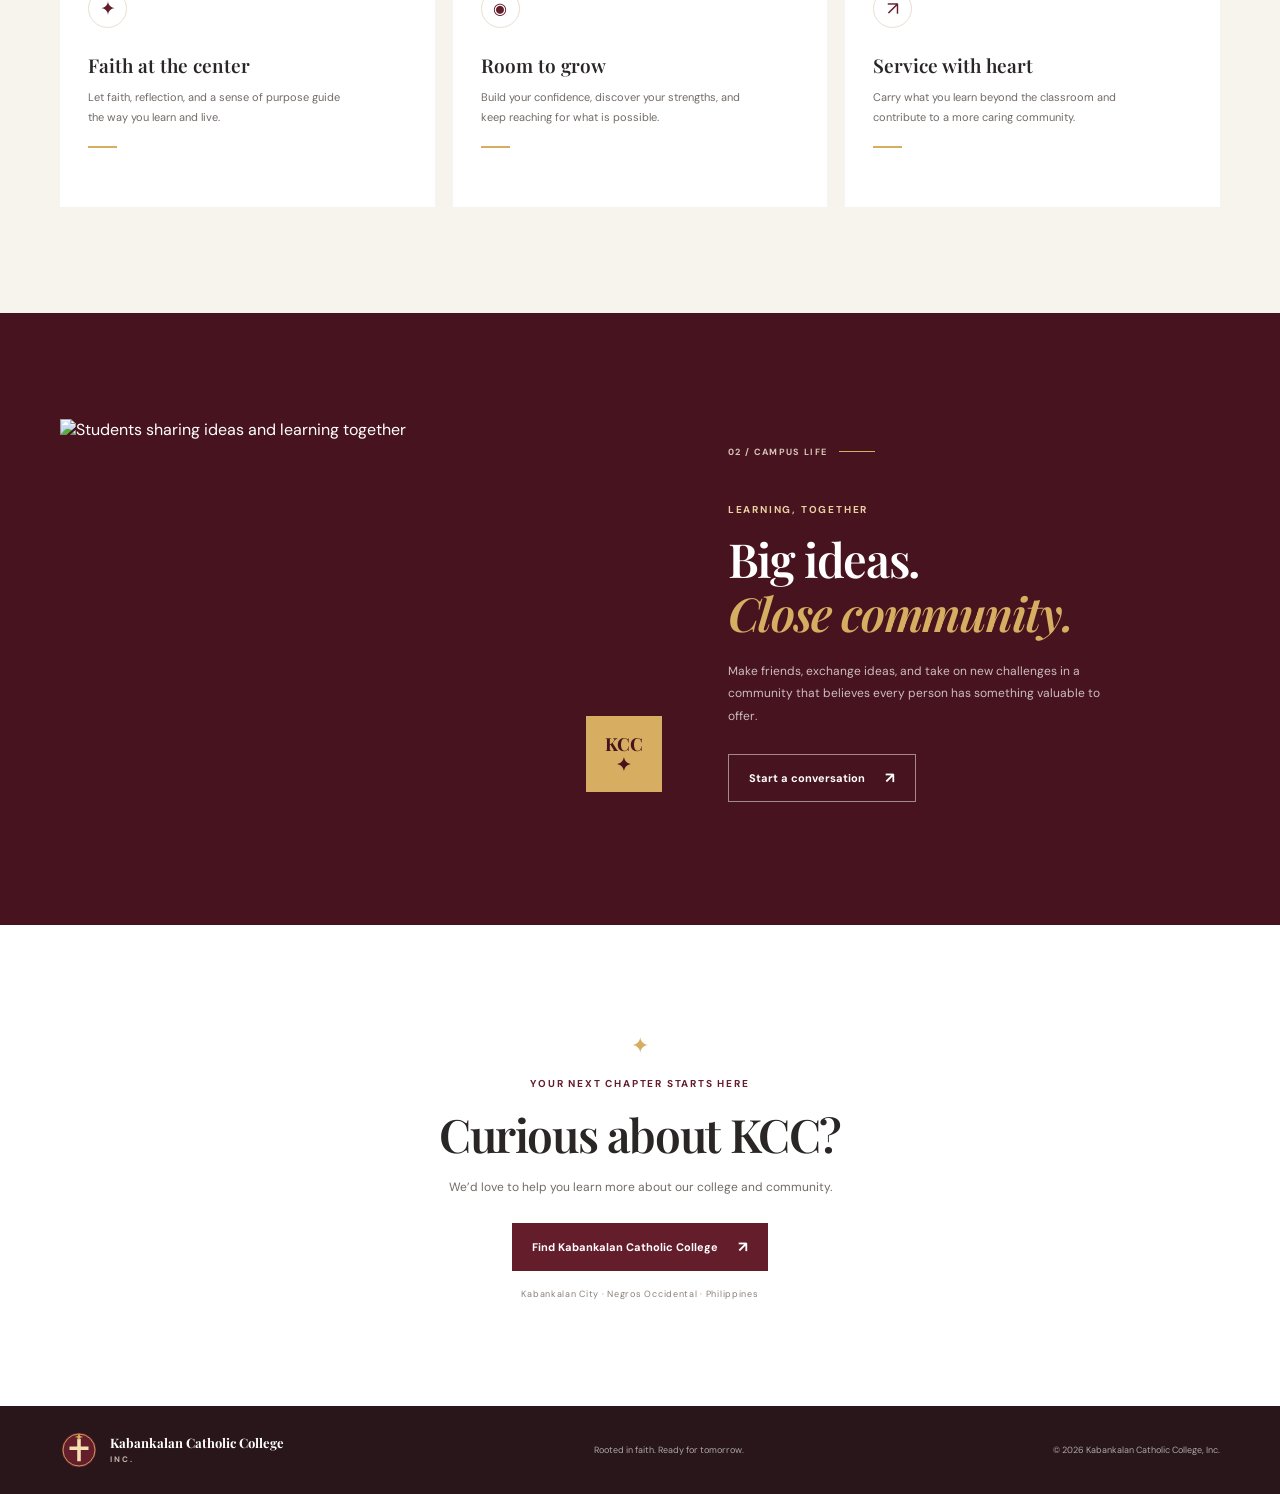
==== commit db7dc6b4: "Use the supplied campus performance photo in the hero Co-authored-by: Copilot App <223556219+Copilot" ====
--- a/index.html
+++ b/index.html
@@ -6,6 +6,12 @@
     <meta name="theme-color" content="#641d2b">
     <meta name="description" content="Discover Kabankalan Catholic College, Inc. — a community where faith, learning, and purpose come together.">
     <title>Kabankalan Catholic College, Inc. | Learn with purpose</title>
+    <meta property="og:type" content="website">
+    <meta property="og:url" content="https://rivalalexa102-png.github.io/Rival-Project-2/">
+    <meta property="og:title" content="Kabankalan Catholic College, Inc. | Learn with purpose">
+    <meta property="og:description" content="A welcoming learning community in Kabankalan where every student is encouraged to grow in knowledge, character, and compassion.">
+    <meta property="og:image" content="https://rivalalexa102-png.github.io/Rival-Project-2/assets/kcc-home-background.jpg">
+    <meta name="twitter:card" content="summary_large_image">
     <link rel="icon" type="image/svg+xml" href="assets/kcc-mark.svg">
     <link rel="preconnect" href="https://fonts.googleapis.com">
     <link rel="preconnect" href="https://fonts.gstatic.com" crossorigin>
@@ -42,7 +48,7 @@
 
     <main id="main">
       <section class="hero" id="home">
-        <div class="hero-image" role="img" aria-label="Students celebrating together on campus"></div>
+        <div class="hero-image" role="img" aria-label="Kabankalan students performing on stage at a school event"></div>
         <div class="hero-shade"></div>
         <div class="container hero-content">
           <p class="eyebrow"><span></span> Rooted in faith. Ready for tomorrow.</p>
--- a/styles.css
+++ b/styles.css
@@ -15,6 +15,7 @@
 body { margin: 0; color: var(--ink); background: #fff; font-family: var(--sans); -webkit-font-smoothing: antialiased; }
 a { color: inherit; text-decoration: none; }
 img { display: block; width: 100%; }
+:focus-visible { outline: 3px solid var(--gold); outline-offset: 3px; }
 .container { width: min(1160px, calc(100% - 64px)); margin-inline: auto; }
 .sr-only { position: absolute; width: 1px; height: 1px; padding: 0; margin: -1px; overflow: hidden; clip: rect(0, 0, 0, 0); white-space: nowrap; border: 0; }
 .skip-link { position: absolute; top: -50px; left: 16px; z-index: 20; padding: 12px 16px; color: #fff; background: var(--maroon); }
@@ -39,7 +40,7 @@
 
 .hero { position: relative; min-height: 610px; overflow: hidden; color: #fff; background: var(--maroon-deep); }
 .hero-image, .hero-shade { position: absolute; inset: 0; }
-.hero-image { background: url("https://images.unsplash.com/photo-1562774053-701939374585?auto=format&fit=crop&w=2200&q=90") center 48% / cover no-repeat; transform: scale(1.015); }
+.hero-image { background: url("assets/kcc-home-background.jpg") center 48% / cover no-repeat; transform: scale(1.015); }
 .hero-shade { background: linear-gradient(90deg, rgba(48, 14, 23, .89) 0%, rgba(52, 18, 26, .71) 43%, rgba(45, 17, 26, .1) 100%), linear-gradient(0deg, rgba(34, 13, 19, .32), transparent 46%); }
 .hero-content { position: relative; z-index: 1; padding-top: 110px; padding-bottom: 90px; }
 .eyebrow { margin: 0 0 19px; color: #ead2a3; font-size: 10px; font-weight: 700; letter-spacing: .18em; text-transform: uppercase; }
@@ -120,7 +121,13 @@
 .brand-footer .brand-name { color: #fff; font-size: 13px; }
 .brand-footer .brand-name small { color: #c3b4a9; }
 .footer-inner > p, .copyright { margin: 0; color: rgba(255,255,255,.62); font-size: 9px; }
-
+.not-found-page { min-height: 100vh; display: grid; place-items: center; background: var(--cream); }
+.not-found { width: min(520px, calc(100% - 40px)); padding: 48px; background: #fff; }
+.not-found .brand { margin-bottom: 65px; }
+.not-found .eyebrow { margin-bottom: 15px; }
+.not-found h1 { margin-bottom: 16px; color: var(--ink); font-family: var(--serif); font-size: 52px; font-weight: 600; line-height: 1.1; }
+.not-found h1 em { color: var(--maroon); }
+.not-found-copy { margin-bottom: 22px; color: var(--muted); font-size: 12px; line-height: 1.8; }
 @media (max-width: 900px) {
   .container { width: min(100% - 44px, 720px); }
   .primary-nav { gap: 20px; }
@@ -170,6 +177,9 @@
   .contact h2 { font-size: 37px; }
   .contact-inner > p:not(.eyebrow) { max-width: 300px; }
   .footer-inner { min-height: 0; align-items: flex-start; flex-direction: column; gap: 13px; padding-top: 25px; padding-bottom: 25px; }
+  .not-found { padding: 35px 27px; }
+  .not-found .brand { margin-bottom: 48px; }
+  .not-found h1 { font-size: 43px; }
 }
 @media (prefers-reduced-motion: reduce) {
   html { scroll-behavior: auto; }
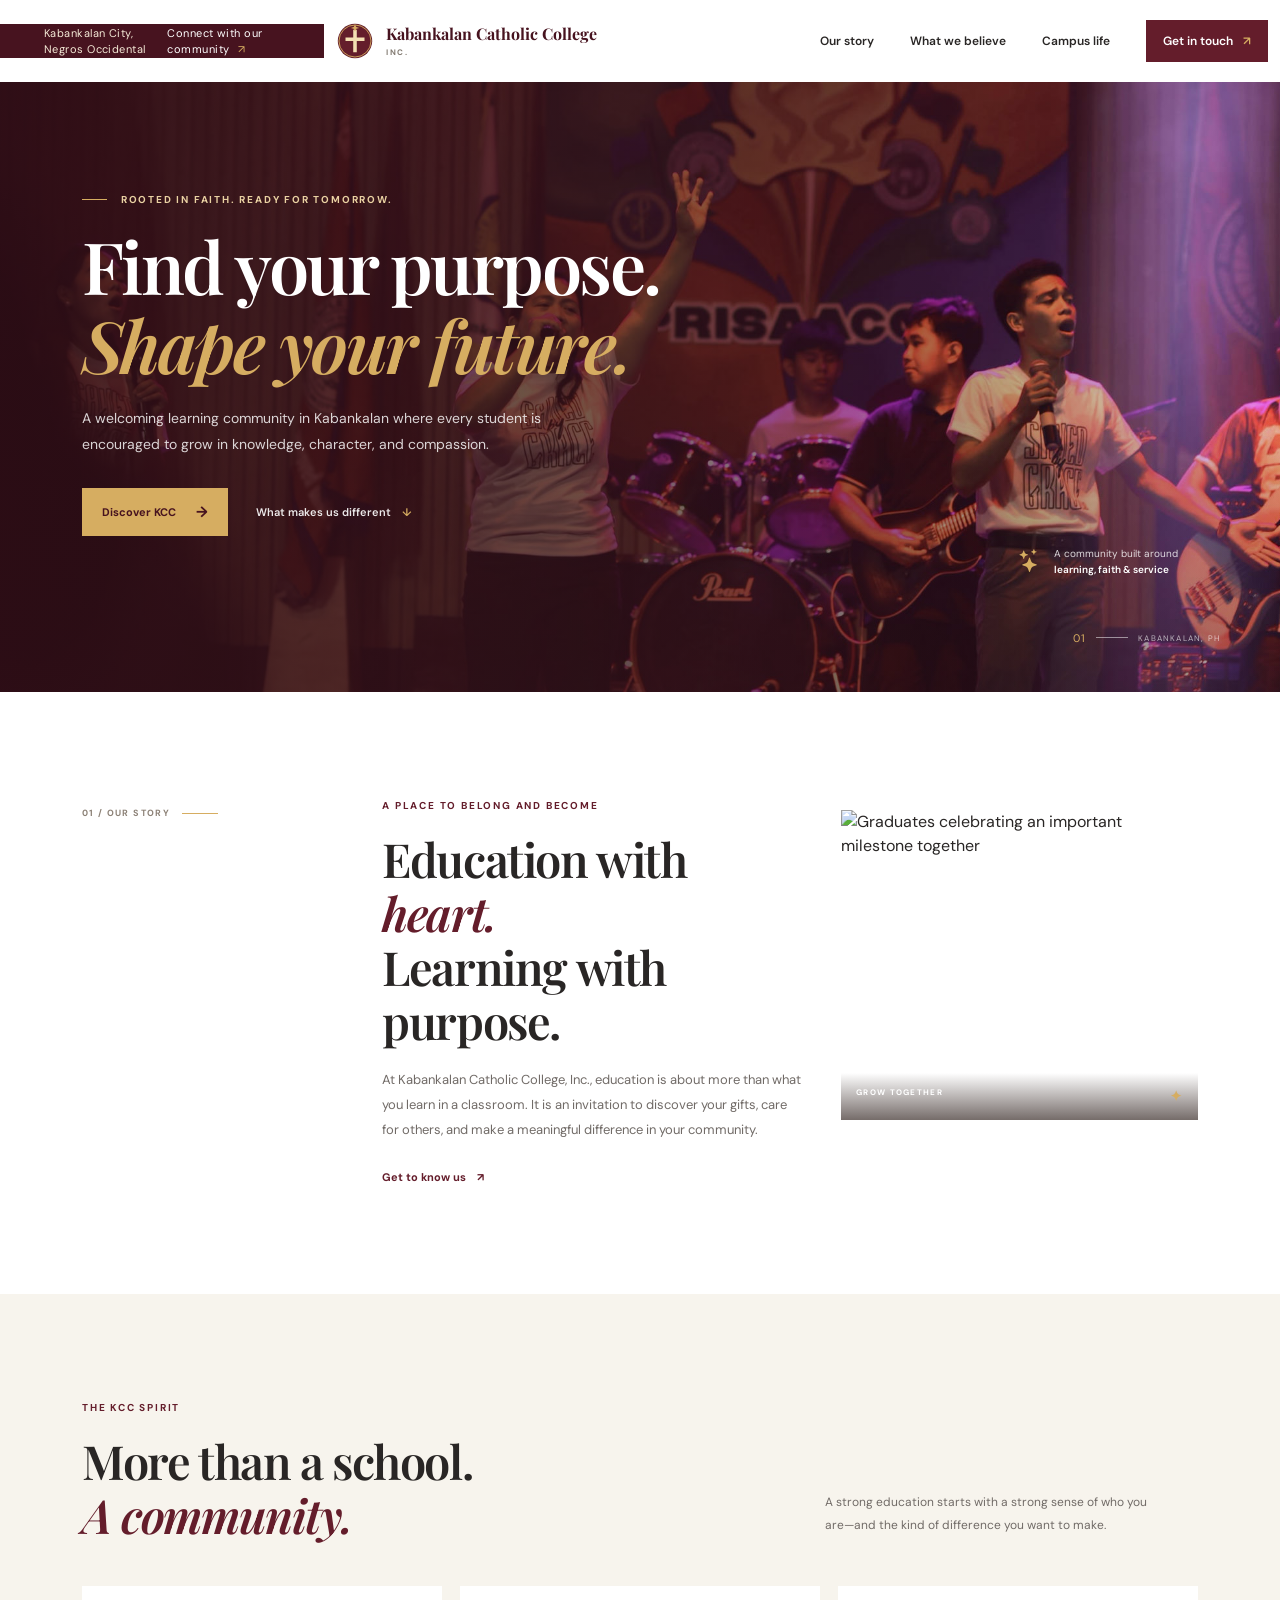
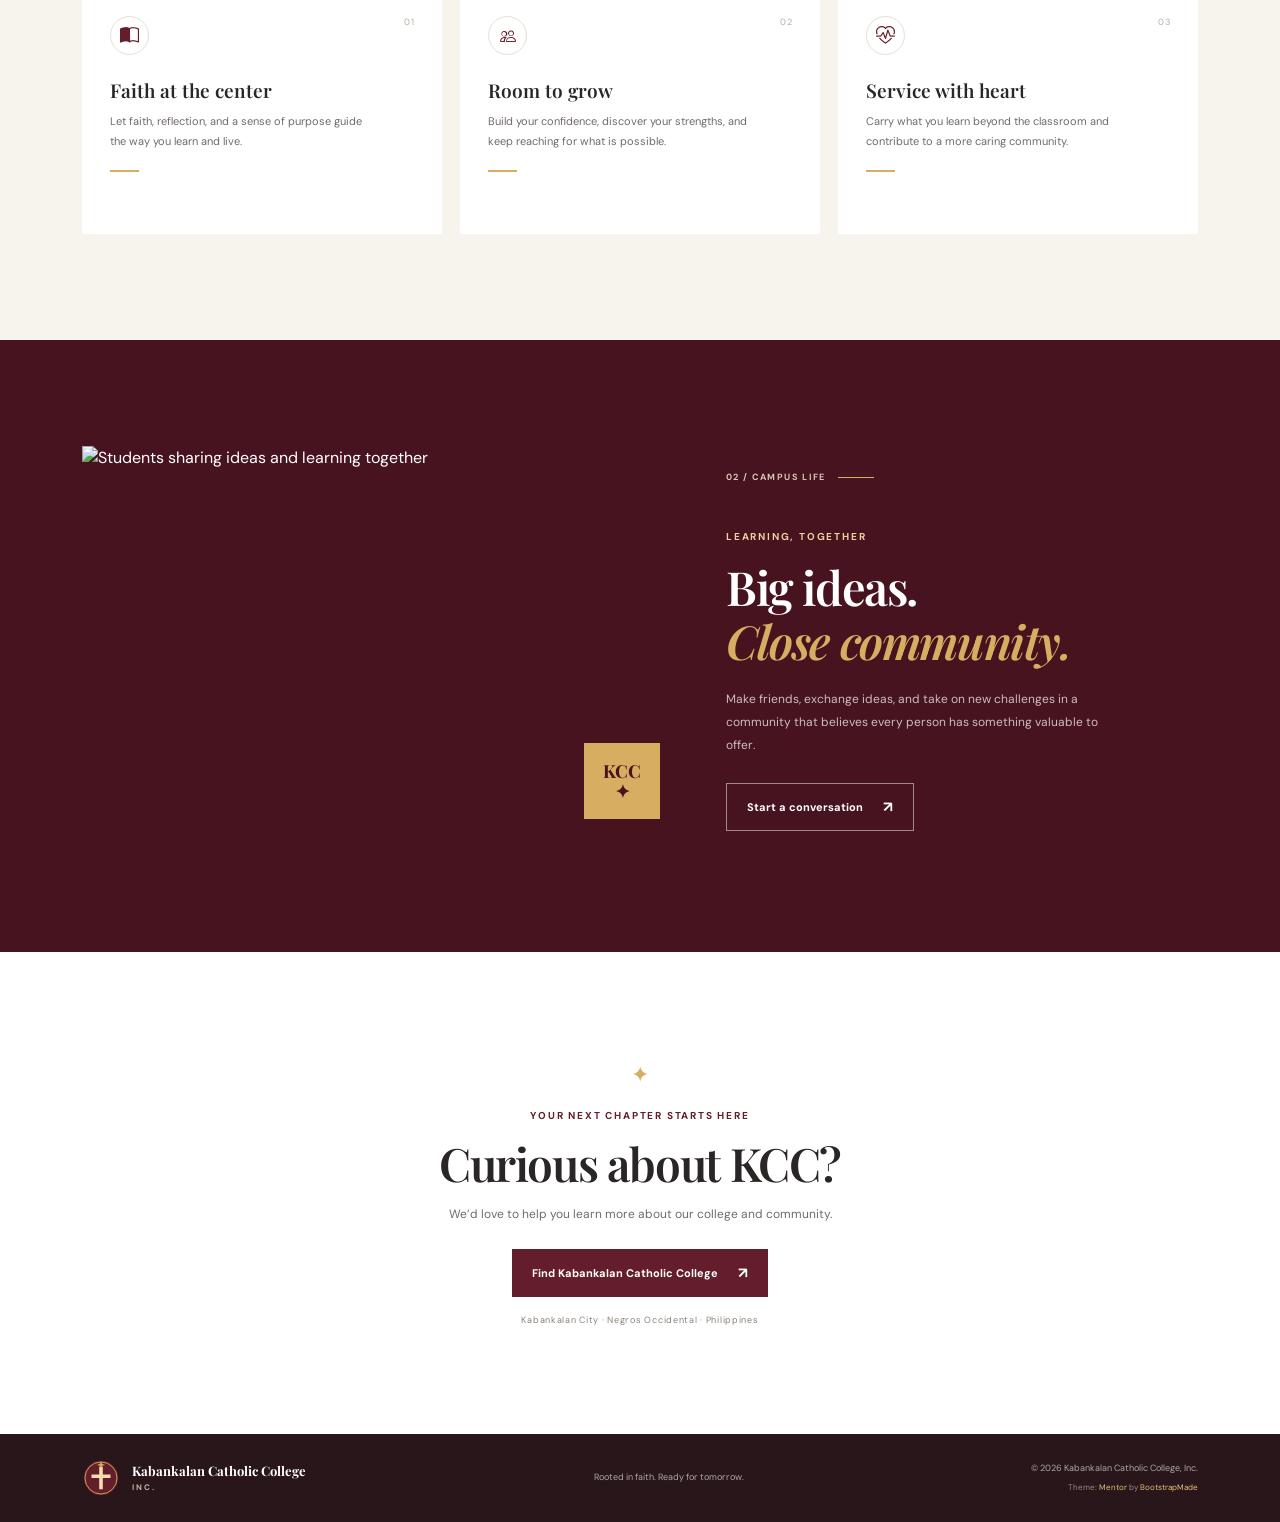
==== commit 447a5c0b: "Integrate provided Mentor Bootstrap theme Keep the supplied theme credits and overlay the college's " ====
--- a/index.html
+++ b/index.html
@@ -13,15 +13,18 @@
     <meta property="og:image" content="https://rivalalexa102-png.github.io/Rival-Project-2/assets/kcc-home-background.jpg">
     <meta name="twitter:card" content="summary_large_image">
     <link rel="icon" type="image/svg+xml" href="assets/kcc-mark.svg">
+    <link rel="stylesheet" href="assets/vendor/bootstrap/css/bootstrap.min.css">
+    <link rel="stylesheet" href="assets/vendor/bootstrap-icons/bootstrap-icons.min.css">
+    <link rel="stylesheet" href="assets/css/main.css">
     <link rel="preconnect" href="https://fonts.googleapis.com">
     <link rel="preconnect" href="https://fonts.gstatic.com" crossorigin>
     <link href="https://fonts.googleapis.com/css2?family=DM+Sans:wght@400;500;600;700&family=Playfair+Display:wght@600;700&display=swap" rel="stylesheet">
     <link rel="stylesheet" href="styles.css">
     <script src="script.js" defer></script>
   </head>
-  <body>
+  <body class="starter-page-page">
     <a class="skip-link" href="#main">Skip to content</a>
-    <header class="site-header">
+    <header id="header" class="header site-header d-flex align-items-center sticky-top">
       <div class="topline">
         <div class="container topline-inner">
           <span>Kabankalan City, Negros Occidental</span>
@@ -46,8 +49,8 @@
       </div>
     </header>
 
-    <main id="main">
-      <section class="hero" id="home">
+    <main class="main" id="main">
+      <section class="hero section dark-background" id="home">
         <div class="hero-image" role="img" aria-label="Kabankalan students performing on stage at a school event"></div>
         <div class="hero-shade"></div>
         <div class="container hero-content">
@@ -58,12 +61,12 @@
             <a class="button button-gold" href="#about">Discover KCC <span aria-hidden="true">→</span></a>
             <a class="text-link" href="#values">What makes us different <span aria-hidden="true">↓</span></a>
           </div>
-          <div class="hero-note"><span class="note-icon" aria-hidden="true">✦</span><span>A community built around<br><strong>learning, faith &amp; service</strong></span></div>
+          <div class="hero-note">          <span class="note-icon bi bi-stars" aria-hidden="true"></span><span>A community built around<br><strong>learning, faith &amp; service</strong></span></div>
         </div>
         <div class="hero-index" aria-hidden="true"><span>01</span><i></i> KABANKALAN, PH</div>
       </section>
 
-      <section class="intro section-pad" id="about">
+      <section class="intro section section-pad" id="about">
         <div class="container intro-grid">
           <div class="section-label"><span>01 / OUR STORY</span><i></i></div>
           <div class="intro-copy">
@@ -79,7 +82,7 @@
         </div>
       </section>
 
-      <section class="values section-pad" id="values">
+      <section class="values section section-pad" id="values">
         <div class="container">
           <div class="values-heading">
             <div>
@@ -91,21 +94,21 @@
           <div class="values-grid">
             <article class="value-card">
               <span class="value-number">01</span>
-              <span class="value-icon" aria-hidden="true">✦</span>
+              <span class="value-icon bi bi-book-half" aria-hidden="true"></span>
               <h3>Faith at the center</h3>
               <p>Let faith, reflection, and a sense of purpose guide the way you learn and live.</p>
               <span class="card-rule"></span>
             </article>
             <article class="value-card">
               <span class="value-number">02</span>
-              <span class="value-icon value-icon-people" aria-hidden="true">◉</span>
+              <span class="value-icon value-icon-people bi bi-people" aria-hidden="true"></span>
               <h3>Room to grow</h3>
               <p>Build your confidence, discover your strengths, and keep reaching for what is possible.</p>
               <span class="card-rule"></span>
             </article>
             <article class="value-card">
               <span class="value-number">03</span>
-              <span class="value-icon" aria-hidden="true">↗</span>
+              <span class="value-icon bi bi-heart-pulse" aria-hidden="true"></span>
               <h3>Service with heart</h3>
               <p>Carry what you learn beyond the classroom and contribute to a more caring community.</p>
               <span class="card-rule"></span>
@@ -114,7 +117,7 @@
         </div>
       </section>
 
-      <section class="campus section-pad" id="life">
+      <section class="campus section section-pad" id="life">
         <div class="container campus-grid">
           <div class="campus-image">
             <img src="https://images.unsplash.com/photo-1523580494863-6f3031224c94?auto=format&amp;fit=crop&amp;w=1100&amp;q=85" alt="Students sharing ideas and learning together" loading="lazy">
@@ -130,7 +133,7 @@
         </div>
       </section>
 
-      <section class="contact section-pad" id="contact">
+      <section class="contact section section-pad" id="contact">
         <div class="container contact-inner">
           <span class="contact-star" aria-hidden="true">✦</span>
           <p class="eyebrow eyebrow-dark">Your next chapter starts here</p>
@@ -149,7 +152,10 @@
           <span class="brand-name">Kabankalan Catholic College<small>INC.</small></span>
         </a>
         <p>Rooted in faith. Ready for tomorrow.</p>
-        <span class="copyright">© <span id="current-year"></span> Kabankalan Catholic College, Inc.</span>
+        <div class="footer-meta">
+          <span class="copyright">© <span id="current-year"></span> Kabankalan Catholic College, Inc.</span>
+          <span class="theme-credit">Theme: <a href="https://bootstrapmade.com/mentor-free-education-bootstrap-theme/" target="_blank" rel="noreferrer">Mentor</a> by <a href="https://bootstrapmade.com/" target="_blank" rel="noreferrer">BootstrapMade</a></span>
+        </div>
       </div>
     </footer>
   </body>
--- a/assets/css/main.css
+++ b/assets/css/main.css
@@ -0,0 +1,2246 @@
+/**
+* Template Name: Mentor
+* Template URL: https://bootstrapmade.com/mentor-free-education-bootstrap-theme/
+* Updated: Jul 07 2025 with Bootstrap v5.3.7
+* Author: BootstrapMade.com
+* License: https://bootstrapmade.com/license/
+*/
+
+/*--------------------------------------------------------------
+# Font & Color Variables
+# Help: https://bootstrapmade.com/color-system/
+--------------------------------------------------------------*/
+/* Fonts */
+:root {
+  --default-font: "Open Sans",  system-ui, -apple-system, "Segoe UI", Roboto, "Helvetica Neue", Arial, "Noto Sans", "Liberation Sans", sans-serif, "Apple Color Emoji", "Segoe UI Emoji", "Segoe UI Symbol", "Noto Color Emoji";
+  --heading-font: "Raleway",  sans-serif;
+  --nav-font: "Poppins",  sans-serif;
+}
+
+/* Global Colors - The following color variables are used throughout the website. Updating them here will change the color scheme of the entire website */
+:root { 
+  --background-color: #ffffff; /* Background color for the entire website, including individual sections */
+  --default-color: #444444; /* Default color used for the majority of the text content across the entire website */
+  --heading-color: #37423b; /* Color for headings, subheadings and title throughout the website */
+  --accent-color: #5fcf80; /* Accent color that represents your brand on the website. It's used for buttons, links, and other elements that need to stand out */
+  --surface-color: #ffffff; /* The surface color is used as a background of boxed elements within sections, such as cards, icon boxes, or other elements that require a visual separation from the global background. */
+  --contrast-color: #ffffff; /* Contrast color for text, ensuring readability against backgrounds of accent, heading, or default colors. */
+}
+
+/* Nav Menu Colors - The following color variables are used specifically for the navigation menu. They are separate from the global colors to allow for more customization options */
+:root {
+  --nav-color: #272828;  /* The default color of the main navmenu links */
+  --nav-hover-color: #5fcf80; /* Applied to main navmenu links when they are hovered over or active */
+  --nav-mobile-background-color: #ffffff; /* Used as the background color for mobile navigation menu */
+  --nav-dropdown-background-color: #ffffff; /* Used as the background color for dropdown items that appear when hovering over primary navigation items */
+  --nav-dropdown-color: #272828; /* Used for navigation links of the dropdown items in the navigation menu. */
+  --nav-dropdown-hover-color: #5fcf80; /* Similar to --nav-hover-color, this color is applied to dropdown navigation links when they are hovered over. */
+}
+
+/* Color Presets - These classes override global colors when applied to any section or element, providing reuse of the sam color scheme. */
+
+.light-background {
+  --background-color: #f9f9f9;
+  --surface-color: #ffffff;
+}
+
+.dark-background {
+  --background-color: #060606;
+  --default-color: #ffffff;
+  --heading-color: #ffffff;
+  --surface-color: #252525;
+  --contrast-color: #ffffff;
+}
+
+/* Smooth scroll */
+:root {
+  scroll-behavior: smooth;
+}
+
+/*--------------------------------------------------------------
+# General Styling & Shared Classes
+--------------------------------------------------------------*/
+body {
+  color: var(--default-color);
+  background-color: var(--background-color);
+  font-family: var(--default-font);
+}
+
+a {
+  color: var(--accent-color);
+  text-decoration: none;
+  transition: 0.3s;
+}
+
+a:hover {
+  color: color-mix(in srgb, var(--accent-color), transparent 25%);
+  text-decoration: none;
+}
+
+h1,
+h2,
+h3,
+h4,
+h5,
+h6 {
+  color: var(--heading-color);
+  font-family: var(--heading-font);
+}
+
+/* Email Form Messages
+------------------------------*/
+.email-form .error-message {
+  display: none;
+  background: #df1529;
+  color: #ffffff;
+  text-align: left;
+  padding: 15px;
+  margin-bottom: 24px;
+  font-weight: 600;
+}
+
+.email-form .sent-message {
+  display: none;
+  color: #ffffff;
+  background: #059652;
+  text-align: center;
+  padding: 15px;
+  margin-bottom: 24px;
+  font-weight: 600;
+}
+
+.email-form .loading {
+  display: none;
+  background: var(--surface-color);
+  text-align: center;
+  padding: 15px;
+  margin-bottom: 24px;
+}
+
+.email-form .loading:before {
+  content: "";
+  display: inline-block;
+  border-radius: 50%;
+  width: 24px;
+  height: 24px;
+  margin: 0 10px -6px 0;
+  border: 3px solid var(--accent-color);
+  border-top-color: var(--surface-color);
+  animation: email-form-loading 1s linear infinite;
+}
+
+@keyframes email-form-loading {
+  0% {
+    transform: rotate(0deg);
+  }
+
+  100% {
+    transform: rotate(360deg);
+  }
+}
+
+/* Pulsating Play Button
+------------------------------*/
+.pulsating-play-btn {
+  width: 94px;
+  height: 94px;
+  background: radial-gradient(var(--accent-color) 50%, color-mix(in srgb, var(--accent-color), transparent 75%) 52%);
+  border-radius: 50%;
+  display: block;
+  position: relative;
+  overflow: hidden;
+}
+
+.pulsating-play-btn:before {
+  content: "";
+  position: absolute;
+  width: 120px;
+  height: 120px;
+  animation-delay: 0s;
+  animation: pulsate-play-btn 2s;
+  animation-direction: forwards;
+  animation-iteration-count: infinite;
+  animation-timing-function: steps;
+  opacity: 1;
+  border-radius: 50%;
+  border: 5px solid color-mix(in srgb, var(--accent-color), transparent 30%);
+  top: -15%;
+  left: -15%;
+  background: rgba(198, 16, 0, 0);
+}
+
+.pulsating-play-btn:after {
+  content: "";
+  position: absolute;
+  left: 50%;
+  top: 50%;
+  transform: translateX(-40%) translateY(-50%);
+  width: 0;
+  height: 0;
+  border-top: 10px solid transparent;
+  border-bottom: 10px solid transparent;
+  border-left: 15px solid #fff;
+  z-index: 100;
+  transition: all 400ms cubic-bezier(0.55, 0.055, 0.675, 0.19);
+}
+
+.pulsating-play-btn:hover:before {
+  content: "";
+  position: absolute;
+  left: 50%;
+  top: 50%;
+  transform: translateX(-40%) translateY(-50%);
+  width: 0;
+  height: 0;
+  border: none;
+  border-top: 10px solid transparent;
+  border-bottom: 10px solid transparent;
+  border-left: 15px solid #fff;
+  z-index: 200;
+  animation: none;
+  border-radius: 0;
+}
+
+.pulsating-play-btn:hover:after {
+  border-left: 15px solid var(--accent-color);
+  transform: scale(20);
+}
+
+@keyframes pulsate-play-btn {
+  0% {
+    transform: scale(0.6, 0.6);
+    opacity: 1;
+  }
+
+  100% {
+    transform: scale(1, 1);
+    opacity: 0;
+  }
+}
+
+/*--------------------------------------------------------------
+# Global Header
+--------------------------------------------------------------*/
+.header {
+  color: var(--default-color);
+  background-color: var(--background-color);
+  padding: 15px 0;
+  transition: all 0.5s;
+  z-index: 997;
+}
+
+.header .logo {
+  line-height: 1;
+}
+
+.header .logo img {
+  max-height: 36px;
+  margin-right: 8px;
+}
+
+.header .logo h1 {
+  font-weight: 700;
+  font-size: 30px;
+  margin: 0;
+  letter-spacing: 1px;
+  text-transform: uppercase;
+  color: var(--accent-color);
+}
+
+.header .btn-getstarted,
+.header .btn-getstarted:focus {
+  color: var(--contrast-color);
+  background: var(--accent-color);
+  font-size: 14px;
+  padding: 8px 25px;
+  margin: 0 0 0 30px;
+  border-radius: 50px;
+  transition: 0.3s;
+}
+
+.header .btn-getstarted:hover,
+.header .btn-getstarted:focus:hover {
+  color: var(--contrast-color);
+  background: color-mix(in srgb, var(--accent-color), transparent 15%);
+}
+
+@media (max-width: 1200px) {
+  .header .logo {
+    order: 1;
+  }
+
+  .header .btn-getstarted {
+    order: 2;
+    margin: 0 15px 0 0;
+    padding: 6px 15px;
+  }
+
+  .header .navmenu {
+    order: 3;
+  }
+}
+
+.scrolled .header {
+  box-shadow: 0px 0 18px rgba(0, 0, 0, 0.1);
+}
+
+/*--------------------------------------------------------------
+# Navigation Menu
+--------------------------------------------------------------*/
+/* Navmenu - Desktop */
+@media (min-width: 1200px) {
+  .navmenu {
+    padding: 0;
+  }
+
+  .navmenu ul {
+    margin: 0;
+    padding: 0;
+    display: flex;
+    list-style: none;
+    align-items: center;
+  }
+
+  .navmenu li {
+    position: relative;
+  }
+
+  .navmenu a,
+  .navmenu a:focus {
+    color: var(--nav-color);
+    padding: 18px 15px;
+    font-size: 16px;
+    font-family: var(--nav-font);
+    font-weight: 400;
+    display: flex;
+    align-items: center;
+    justify-content: space-between;
+    white-space: nowrap;
+    transition: 0.3s;
+  }
+
+  .navmenu a i,
+  .navmenu a:focus i {
+    font-size: 12px;
+    line-height: 0;
+    margin-left: 5px;
+    transition: 0.3s;
+  }
+
+  .navmenu li:last-child a {
+    padding-right: 0;
+  }
+
+  .navmenu li:hover>a,
+  .navmenu .active,
+  .navmenu .active:focus {
+    color: var(--nav-hover-color);
+  }
+
+  .navmenu .dropdown ul {
+    margin: 0;
+    padding: 10px 0;
+    background: var(--nav-dropdown-background-color);
+    display: block;
+    position: absolute;
+    visibility: hidden;
+    left: 14px;
+    top: 130%;
+    opacity: 0;
+    transition: 0.3s;
+    border-radius: 4px;
+    z-index: 99;
+    box-shadow: 0px 0px 30px rgba(0, 0, 0, 0.1);
+  }
+
+  .navmenu .dropdown ul li {
+    min-width: 200px;
+  }
+
+  .navmenu .dropdown ul a {
+    padding: 10px 20px;
+    font-size: 15px;
+    text-transform: none;
+    color: var(--nav-dropdown-color);
+  }
+
+  .navmenu .dropdown ul a i {
+    font-size: 12px;
+  }
+
+  .navmenu .dropdown ul a:hover,
+  .navmenu .dropdown ul .active:hover,
+  .navmenu .dropdown ul li:hover>a {
+    color: var(--nav-dropdown-hover-color);
+  }
+
+  .navmenu .dropdown:hover>ul {
+    opacity: 1;
+    top: 100%;
+    visibility: visible;
+  }
+
+  .navmenu .dropdown .dropdown ul {
+    top: 0;
+    left: -90%;
+    visibility: hidden;
+  }
+
+  .navmenu .dropdown .dropdown:hover>ul {
+    opacity: 1;
+    top: 0;
+    left: -100%;
+    visibility: visible;
+  }
+}
+
+/* Navmenu - Mobile */
+@media (max-width: 1199px) {
+  .mobile-nav-toggle {
+    color: var(--nav-color);
+    font-size: 28px;
+    line-height: 0;
+    margin-right: 10px;
+    cursor: pointer;
+    transition: color 0.3s;
+  }
+
+  .navmenu {
+    padding: 0;
+    z-index: 9997;
+  }
+
+  .navmenu ul {
+    display: none;
+    list-style: none;
+    position: absolute;
+    inset: 60px 20px 20px 20px;
+    padding: 10px 0;
+    margin: 0;
+    border-radius: 6px;
+    background-color: var(--nav-mobile-background-color);
+    border: 1px solid color-mix(in srgb, var(--default-color), transparent 90%);
+    box-shadow: none;
+    overflow-y: auto;
+    transition: 0.3s;
+    z-index: 9998;
+  }
+
+  .navmenu a,
+  .navmenu a:focus {
+    color: var(--nav-dropdown-color);
+    padding: 10px 20px;
+    font-family: var(--nav-font);
+    font-size: 17px;
+    font-weight: 500;
+    display: flex;
+    align-items: center;
+    justify-content: space-between;
+    white-space: nowrap;
+    transition: 0.3s;
+  }
+
+  .navmenu a i,
+  .navmenu a:focus i {
+    font-size: 12px;
+    line-height: 0;
+    margin-left: 5px;
+    width: 30px;
+    height: 30px;
+    display: flex;
+    align-items: center;
+    justify-content: center;
+    border-radius: 50%;
+    transition: 0.3s;
+    background-color: color-mix(in srgb, var(--accent-color), transparent 90%);
+  }
+
+  .navmenu a i:hover,
+  .navmenu a:focus i:hover {
+    background-color: var(--accent-color);
+    color: var(--contrast-color);
+  }
+
+  .navmenu a:hover,
+  .navmenu .active,
+  .navmenu .active:focus {
+    color: var(--nav-dropdown-hover-color);
+  }
+
+  .navmenu .active i,
+  .navmenu .active:focus i {
+    background-color: var(--accent-color);
+    color: var(--contrast-color);
+    transform: rotate(180deg);
+  }
+
+  .navmenu .dropdown ul {
+    position: static;
+    display: none;
+    z-index: 99;
+    padding: 10px 0;
+    margin: 10px 20px;
+    background-color: var(--nav-dropdown-background-color);
+    transition: all 0.5s ease-in-out;
+  }
+
+  .navmenu .dropdown ul ul {
+    background-color: rgba(33, 37, 41, 0.1);
+  }
+
+  .navmenu .dropdown>.dropdown-active {
+    display: block;
+    background-color: rgba(33, 37, 41, 0.03);
+  }
+
+  .mobile-nav-active {
+    overflow: hidden;
+  }
+
+  .mobile-nav-active .mobile-nav-toggle {
+    color: #fff;
+    position: absolute;
+    font-size: 32px;
+    top: 15px;
+    right: 15px;
+    margin-right: 0;
+    z-index: 9999;
+  }
+
+  .mobile-nav-active .navmenu {
+    position: fixed;
+    overflow: hidden;
+    inset: 0;
+    background: rgba(33, 37, 41, 0.8);
+    transition: 0.3s;
+  }
+
+  .mobile-nav-active .navmenu>ul {
+    display: block;
+  }
+}
+
+/*--------------------------------------------------------------
+# Global Footer
+--------------------------------------------------------------*/
+.footer {
+  color: var(--default-color);
+  background-color: var(--background-color);
+  font-size: 14px;
+  padding-bottom: 50px;
+  position: relative;
+}
+
+.footer .footer-top {
+  padding-top: 50px;
+}
+
+.footer .footer-about .logo {
+  margin-bottom: 0;
+}
+
+.footer .footer-about .logo img {
+  max-height: 40px;
+  margin-right: 6px;
+}
+
+.footer .footer-about .logo span {
+  font-size: 26px;
+  font-weight: 700;
+  letter-spacing: 1px;
+  font-family: var(--heading-font);
+  color: var(--heading-color);
+}
+
+.footer .footer-about p {
+  font-size: 14px;
+  font-family: var(--heading-font);
+}
+
+.footer .social-links a {
+  display: flex;
+  align-items: center;
+  justify-content: center;
+  width: 40px;
+  height: 40px;
+  border-radius: 50%;
+  border: 1px solid color-mix(in srgb, var(--default-color), transparent 50%);
+  font-size: 16px;
+  color: color-mix(in srgb, var(--default-color), transparent 30%);
+  margin-right: 10px;
+  transition: 0.3s;
+}
+
+.footer .social-links a:hover {
+  color: var(--accent-color);
+  border-color: var(--accent-color);
+}
+
+.footer h4 {
+  font-size: 16px;
+  font-weight: bold;
+  position: relative;
+  padding-bottom: 12px;
+}
+
+.footer .footer-links {
+  margin-bottom: 30px;
+}
+
+.footer .footer-links ul {
+  list-style: none;
+  padding: 0;
+  margin: 0;
+}
+
+.footer .footer-links ul i {
+  padding-right: 2px;
+  font-size: 12px;
+  line-height: 0;
+}
+
+.footer .footer-links ul li {
+  padding: 10px 0;
+  display: flex;
+  align-items: center;
+}
+
+.footer .footer-links ul li:first-child {
+  padding-top: 0;
+}
+
+.footer .footer-links ul a {
+  color: color-mix(in srgb, var(--default-color), transparent 30%);
+  display: inline-block;
+  line-height: 1;
+}
+
+.footer .footer-links ul a:hover {
+  color: var(--accent-color);
+}
+
+.footer .footer-contact p {
+  margin-bottom: 5px;
+}
+
+.footer .footer-newsletter .newsletter-form {
+  margin-top: 30px;
+  margin-bottom: 15px;
+  padding: 6px 8px;
+  position: relative;
+  border-radius: 50px;
+  border: 1px solid color-mix(in srgb, var(--default-color), transparent 80%);
+  display: flex;
+  background-color: var(--surface-color);
+  transition: 0.3s;
+}
+
+.footer .footer-newsletter .newsletter-form:focus-within {
+  border-color: var(--accent-color);
+}
+
+.footer .footer-newsletter .newsletter-form input[type=email] {
+  border: 0;
+  padding: 4px 8px;
+  width: 100%;
+  background-color: var(--surface-color);
+  color: var(--default-color);
+}
+
+.footer .footer-newsletter .newsletter-form input[type=email]:focus-visible {
+  outline: none;
+}
+
+.footer .footer-newsletter .newsletter-form input[type=submit] {
+  border: 0;
+  font-size: 16px;
+  padding: 0 20px 2px 20px;
+  margin: -7px -8px -7px 0;
+  background: var(--accent-color);
+  color: var(--contrast-color);
+  transition: 0.3s;
+  border-radius: 50px;
+}
+
+.footer .footer-newsletter .newsletter-form input[type=submit]:hover {
+  background: color-mix(in srgb, var(--accent-color), transparent 20%);
+}
+
+.footer .copyright {
+  padding-top: 25px;
+  padding-bottom: 25px;
+  background-color: color-mix(in srgb, var(--default-color), transparent 95%);
+}
+
+.footer .copyright p {
+  margin-bottom: 0;
+}
+
+.footer .credits {
+  margin-top: 6px;
+  font-size: 13px;
+}
+
+/*--------------------------------------------------------------
+# Preloader
+--------------------------------------------------------------*/
+#preloader {
+  position: fixed;
+  inset: 0;
+  z-index: 999999;
+  overflow: hidden;
+  background: var(--background-color);
+  transition: all 0.6s ease-out;
+}
+
+#preloader:before {
+  content: "";
+  position: fixed;
+  top: calc(50% - 30px);
+  left: calc(50% - 30px);
+  border: 6px solid #ffffff;
+  border-color: var(--accent-color) transparent var(--accent-color) transparent;
+  border-radius: 50%;
+  width: 60px;
+  height: 60px;
+  animation: animate-preloader 1.5s linear infinite;
+}
+
+@keyframes animate-preloader {
+  0% {
+    transform: rotate(0deg);
+  }
+
+  100% {
+    transform: rotate(360deg);
+  }
+}
+
+/*--------------------------------------------------------------
+# Scroll Top Button
+--------------------------------------------------------------*/
+.scroll-top {
+  position: fixed;
+  visibility: hidden;
+  opacity: 0;
+  right: 15px;
+  bottom: -15px;
+  z-index: 99999;
+  background-color: var(--accent-color);
+  width: 44px;
+  height: 44px;
+  border-radius: 50px;
+  transition: all 0.4s;
+}
+
+.scroll-top i {
+  font-size: 24px;
+  color: var(--contrast-color);
+  line-height: 0;
+}
+
+.scroll-top:hover {
+  background-color: color-mix(in srgb, var(--accent-color), transparent 20%);
+  color: var(--contrast-color);
+}
+
+.scroll-top.active {
+  visibility: visible;
+  opacity: 1;
+  bottom: 15px;
+}
+
+/*--------------------------------------------------------------
+# Disable aos animation delay on mobile devices
+--------------------------------------------------------------*/
+@media screen and (max-width: 768px) {
+  [data-aos-delay] {
+    transition-delay: 0 !important;
+  }
+}
+
+/*--------------------------------------------------------------
+# Global Page Titles & Breadcrumbs
+--------------------------------------------------------------*/
+.page-title {
+  --default-color: var(--contrast-color);
+  --background-color: var(--accent-color);
+  --heading-color: var(--contrast-color);
+  color: var(--default-color);
+  background-color: var(--background-color);
+  position: relative;
+}
+
+.page-title .heading {
+  padding: 80px 0;
+  border-top: 1px solid color-mix(in srgb, var(--default-color), transparent 90%);
+}
+
+.page-title .heading h1 {
+  font-size: 38px;
+  font-weight: 700;
+}
+
+.page-title nav {
+  background-color: color-mix(in srgb, var(--accent-color) 90%, black 5%);
+  padding: 20px 0;
+}
+
+.page-title nav a {
+  color: var(--default-color);
+}
+
+.page-title nav ol {
+  display: flex;
+  flex-wrap: wrap;
+  list-style: none;
+  margin: 0;
+  font-size: 16px;
+  font-weight: 600;
+}
+
+.page-title nav ol li+li {
+  padding-left: 10px;
+}
+
+.page-title nav ol li+li::before {
+  content: "/";
+  display: inline-block;
+  padding-right: 10px;
+  color: color-mix(in srgb, var(--default-color), transparent 70%);
+}
+
+/*--------------------------------------------------------------
+# Global Sections
+--------------------------------------------------------------*/
+section,
+.section {
+  color: var(--default-color);
+  background-color: var(--background-color);
+  padding: 60px 0;
+  scroll-margin-top: 900px;
+  overflow: clip;
+}
+
+@media (max-width: 1199px) {
+
+  section,
+  .section {
+    scroll-margin-top: 66px;
+  }
+}
+
+/*--------------------------------------------------------------
+# Global Section Titles
+--------------------------------------------------------------*/
+.section-title {
+  padding-bottom: 60px;
+  position: relative;
+}
+
+.section-title h2 {
+  font-size: 14px;
+  font-weight: 500;
+  padding: 0;
+  line-height: 1px;
+  margin: 0;
+  letter-spacing: 1.5px;
+  text-transform: uppercase;
+  color: color-mix(in srgb, var(--default-color), transparent 50%);
+  position: relative;
+}
+
+.section-title h2::after {
+  content: "";
+  width: 120px;
+  height: 1px;
+  display: inline-block;
+  background: var(--accent-color);
+  margin: 4px 10px;
+}
+
+.section-title p {
+  color: var(--heading-color);
+  margin: 0;
+  font-size: 36px;
+  font-weight: 700;
+  font-family: var(--nav-font);
+  text-transform: uppercase;
+}
+
+/*--------------------------------------------------------------
+# Hero Section
+--------------------------------------------------------------*/
+.hero {
+  width: 100%;
+  min-height: 80vh;
+  position: relative;
+  padding: 80px 0;
+  display: flex;
+  align-items: center;
+  justify-content: center;
+  color: var(--default-color);
+}
+
+.hero img {
+  position: absolute;
+  inset: 0;
+  display: block;
+  width: 100%;
+  height: 100%;
+  object-fit: cover;
+  z-index: 1;
+}
+
+.hero:before {
+  content: "";
+  background: color-mix(in srgb, var(--background-color), transparent 60%);
+  position: absolute;
+  inset: 0;
+  z-index: 2;
+}
+
+.hero .container {
+  position: relative;
+  z-index: 3;
+}
+
+.hero h2 {
+  margin: 0;
+  font-size: 48px;
+  font-weight: 700;
+}
+
+.hero p {
+  color: color-mix(in srgb, var(--default-color), transparent 20%);
+  margin: 10px 0 0 0;
+  font-size: 24px;
+}
+
+.hero .btn-get-started {
+  font-weight: 500;
+  font-size: 15px;
+  letter-spacing: 1px;
+  display: inline-block;
+  padding: 8px 35px 10px 35px;
+  border-radius: 50px;
+  transition: 0.4s;
+  margin-top: 30px;
+  border: 2px solid var(--default-color);
+  color: var(--default-color);
+}
+
+.hero .btn-get-started:hover {
+  background: var(--accent-color);
+  border: 2px solid var(--accent-color);
+}
+
+@media (max-width: 768px) {
+  .hero h2 {
+    font-size: 32px;
+  }
+
+  .hero p {
+    font-size: 18px;
+  }
+}
+
+/*--------------------------------------------------------------
+# About Section
+--------------------------------------------------------------*/
+.about .content h3 {
+  font-size: 2rem;
+  font-weight: 700;
+}
+
+.about .content ul {
+  list-style: none;
+  padding: 0;
+}
+
+.about .content ul li {
+  padding-bottom: 10px;
+}
+
+.about .content ul i {
+  font-size: 1.25rem;
+  margin-right: 4px;
+  color: var(--accent-color);
+}
+
+.about .content p:last-child {
+  margin-bottom: 0;
+}
+
+.about .content .read-more {
+  background: var(--accent-color);
+  color: var(--contrast-color);
+  font-family: var(--heading-font);
+  font-weight: 500;
+  font-size: 15px;
+  letter-spacing: 1px;
+  padding: 10px 24px 12px 24px;
+  border-radius: 50px;
+  transition: 0.3s;
+  display: inline-flex;
+  align-items: center;
+  justify-content: center;
+}
+
+.about .content .read-more i {
+  font-size: 18px;
+  margin-left: 5px;
+  line-height: 0;
+  transition: 0.3s;
+}
+
+.about .content .read-more:hover {
+  background: color-mix(in srgb, var(--accent-color), transparent 20%);
+  padding-right: 19px;
+}
+
+.about .content .read-more:hover i {
+  margin-left: 10px;
+}
+
+/*--------------------------------------------------------------
+# Counts Section
+--------------------------------------------------------------*/
+.counts {
+  padding: 25px 0;
+}
+
+.counts .stats-item {
+  padding: 30px;
+  width: 100%;
+}
+
+.counts .stats-item span {
+  font-size: 48px;
+  display: block;
+  color: var(--accent-color);
+  font-weight: 700;
+}
+
+.counts .stats-item p {
+  color: color-mix(in srgb, var(--default-color), transparent 40%);
+  padding: 0;
+  margin: 0;
+  font-family: var(--heading-font);
+  font-size: 15px;
+  font-weight: 600;
+}
+
+/*--------------------------------------------------------------
+# Why Us Section
+--------------------------------------------------------------*/
+.why-us .why-box {
+  color: var(--contrast-color);
+  background: var(--accent-color);
+  padding: 30px;
+}
+
+.why-us .why-box h3 {
+  color: var(--contrast-color);
+  font-weight: 700;
+  font-size: 34px;
+  margin-bottom: 30px;
+}
+
+.why-us .why-box p {
+  margin-bottom: 30px;
+}
+
+.why-us .why-box .more-btn {
+  display: inline-block;
+  background: color-mix(in srgb, var(--contrast-color), transparent 85%);
+  padding: 8px 40px 10px 40px;
+  color: var(--contrast-color);
+  transition: all ease-in-out 0.4s;
+  border-radius: 50px;
+}
+
+.why-us .why-box .more-btn i {
+  font-size: 14px;
+}
+
+.why-us .why-box .more-btn:hover {
+  color: var(--accent-color);
+  background: var(--surface-color);
+}
+
+.why-us .icon-box {
+  background-color: var(--surface-color);
+  text-align: center;
+  padding: 40px 30px;
+  width: 100%;
+  height: 100%;
+  border: 1px solid color-mix(in srgb, var(--default-color), transparent 90%);
+}
+
+.why-us .icon-box i {
+  color: var(--accent-color);
+  font-size: 32px;
+  margin-bottom: 30px;
+  background: color-mix(in srgb, var(--accent-color), transparent 95%);
+  border-radius: 50px;
+  display: flex;
+  align-items: center;
+  justify-content: center;
+  width: 72px;
+  height: 72px;
+  transition: 0.3s;
+}
+
+.why-us .icon-box h4 {
+  font-size: 20px;
+  font-weight: 700;
+  margin: 0 0 30px 0;
+}
+
+.why-us .icon-box p {
+  font-size: 15px;
+  color: color-mix(in srgb, var(--default-color), transparent 30%);
+}
+
+.why-us .icon-box:hover i {
+  color: var(--contrast-color);
+  background: var(--accent-color);
+}
+
+/*--------------------------------------------------------------
+# Features Section
+--------------------------------------------------------------*/
+.features {
+  padding: 10px 0;
+}
+
+.features .features-item {
+  background-color: var(--surface-color);
+  display: flex;
+  align-items: center;
+  padding: 20px;
+  transition: 0.3s;
+  border: 1px solid color-mix(in srgb, var(--default-color), transparent 90%);
+  position: relative;
+}
+
+.features .features-item i {
+  font-size: 32px;
+  padding-right: 10px;
+  line-height: 0;
+}
+
+.features .features-item h3 {
+  font-weight: 700;
+  margin: 0;
+  padding: 0;
+  line-height: 1;
+  font-size: 16px;
+}
+
+.features .features-item h3 a {
+  color: var(--heading-color);
+  transition: 0.3s;
+}
+
+.features .features-item:hover {
+  border-color: var(--accent-color);
+}
+
+.features .features-item:hover h3 a {
+  color: var(--accent-color);
+}
+
+/*--------------------------------------------------------------
+# Courses Section
+--------------------------------------------------------------*/
+.courses .course-item {
+  background-color: var(--surface-color);
+  border: 1px solid color-mix(in srgb, var(--default-color), transparent 90%);
+  border-radius: 5px;
+}
+
+.courses .course-content {
+  padding: 15px;
+}
+
+.courses .course-content h3 {
+  font-weight: 700;
+  font-size: 20px;
+}
+
+.courses .course-content h3 a {
+  color: var(--heading-color);
+  transition: 0.3s;
+}
+
+.courses .course-content h3 a:hover {
+  color: var(--accent-color);
+}
+
+.courses .course-content .category {
+  background: var(--accent-color);
+  color: var(--contrast-color);
+  font-size: 14px;
+  padding: 6px 14px;
+  margin: 0;
+  border-radius: 5px;
+}
+
+.courses .course-content .price {
+  margin: 0;
+  font-weight: 700;
+  font-size: 18px;
+  color: color-mix(in srgb, var(--default-color), transparent 20%);
+}
+
+.courses .course-content .description {
+  font-size: 14px;
+  color: color-mix(in srgb, var(--default-color), transparent 20%);
+}
+
+.courses .trainer {
+  padding-top: 15px;
+  border-top: 1px solid color-mix(in srgb, var(--default-color), transparent 90%);
+}
+
+.courses .trainer .trainer-profile img {
+  max-width: 50px;
+  border-radius: 50px;
+}
+
+.courses .trainer .trainer-profile .trainer-link {
+  padding-left: 10px;
+  font-weight: 600;
+  font-size: 16px;
+  color: color-mix(in srgb, var(--default-color), transparent 20%);
+  transition: 0.3s;
+}
+
+.courses .trainer .trainer-profile .trainer-link:hover {
+  color: var(--accent-color);
+}
+
+.courses .trainer .trainer-rank {
+  font-size: 18px;
+  color: color-mix(in srgb, var(--default-color), transparent 60%);
+}
+
+.courses .trainer .trainer-rank .user-icon {
+  font-size: 22px;
+}
+
+/*--------------------------------------------------------------
+# Trainers Index Section
+--------------------------------------------------------------*/
+.trainers-index .member {
+  background-color: var(--surface-color);
+  border: 1px solid color-mix(in srgb, var(--default-color), transparent 90%);
+  text-align: center;
+  margin-bottom: 20px;
+}
+
+.trainers-index .member img {
+  margin: -1px -1px 30px -1px;
+}
+
+.trainers-index .member .member-content {
+  padding: 0 20px 30px 20px;
+}
+
+.trainers-index .member h4 {
+  font-weight: 700;
+  margin-bottom: 2px;
+  font-size: 18px;
+}
+
+.trainers-index .member span {
+  font-style: italic;
+  display: block;
+  font-size: 13px;
+  color: color-mix(in srgb, var(--default-color), transparent 20%);
+}
+
+.trainers-index .member p {
+  padding-top: 10px;
+  font-size: 14px;
+  font-style: italic;
+  color: color-mix(in srgb, var(--default-color), transparent 40%);
+}
+
+.trainers-index .member .social {
+  margin-top: 15px;
+}
+
+.trainers-index .member .social a {
+  color: color-mix(in srgb, var(--default-color), transparent 60%);
+  transition: 0.3s;
+}
+
+.trainers-index .member .social a:hover {
+  color: var(--accent-color);
+}
+
+.trainers-index .member .social i {
+  font-size: 18px;
+  margin: 0 2px;
+}
+
+/*--------------------------------------------------------------
+# About Us Section
+--------------------------------------------------------------*/
+.about-us .content h3 {
+  font-size: 2rem;
+  font-weight: 700;
+}
+
+.about-us .content ul {
+  list-style: none;
+  padding: 0;
+}
+
+.about-us .content ul li {
+  padding-bottom: 10px;
+}
+
+.about-us .content ul i {
+  font-size: 1.25rem;
+  margin-right: 4px;
+  color: var(--accent-color);
+}
+
+.about-us .content p:last-child {
+  margin-bottom: 0;
+}
+
+/*--------------------------------------------------------------
+# Testimonials Section
+--------------------------------------------------------------*/
+.testimonials .testimonial-wrap {
+  padding-left: 50px;
+}
+
+.testimonials .testimonials-carousel,
+.testimonials .testimonials-slider {
+  overflow: hidden;
+}
+
+.testimonials .testimonial-item {
+  background-color: var(--surface-color);
+  border: 1px solid color-mix(in srgb, var(--default-color), transparent 90%);
+  box-sizing: content-box;
+  padding: 30px 30px 30px 60px;
+  margin: 30px 15px;
+  min-height: 200px;
+  position: relative;
+}
+
+.testimonials .testimonial-item .testimonial-img {
+  width: 90px;
+  border-radius: 10px;
+  border: 6px solid var(--background-color);
+  position: absolute;
+  left: -45px;
+}
+
+.testimonials .testimonial-item h3 {
+  font-size: 18px;
+  font-weight: bold;
+  margin: 10px 0 5px 0;
+}
+
+.testimonials .testimonial-item h4 {
+  color: color-mix(in srgb, var(--default-color), transparent 50%);
+  font-size: 14px;
+  margin: 0;
+}
+
+.testimonials .testimonial-item .stars {
+  margin: 10px 0;
+}
+
+.testimonials .testimonial-item .stars i {
+  color: #ffc107;
+  margin: 0 1px;
+}
+
+.testimonials .testimonial-item .quote-icon-left,
+.testimonials .testimonial-item .quote-icon-right {
+  color: color-mix(in srgb, var(--accent-color), transparent 60%);
+  font-size: 26px;
+  line-height: 0;
+}
+
+.testimonials .testimonial-item .quote-icon-left {
+  display: inline-block;
+  left: -5px;
+  position: relative;
+}
+
+.testimonials .testimonial-item .quote-icon-right {
+  display: inline-block;
+  right: -5px;
+  position: relative;
+  top: 10px;
+  transform: scale(-1, -1);
+}
+
+.testimonials .testimonial-item p {
+  font-style: italic;
+  margin: 15px auto 15px auto;
+}
+
+.testimonials .swiper-wrapper {
+  height: auto;
+}
+
+.testimonials .swiper-pagination {
+  margin-top: 20px;
+  position: relative;
+}
+
+.testimonials .swiper-pagination .swiper-pagination-bullet {
+  width: 12px;
+  height: 12px;
+  background-color: var(--background-color);
+  opacity: 1;
+  border: 1px solid var(--accent-color);
+}
+
+.testimonials .swiper-pagination .swiper-pagination-bullet-active {
+  background-color: var(--accent-color);
+}
+
+@media (max-width: 767px) {
+  .testimonials .testimonial-wrap {
+    padding-left: 0;
+  }
+
+  .testimonials .testimonials-carousel,
+  .testimonials .testimonials-slider {
+    overflow: hidden;
+  }
+
+  .testimonials .testimonial-item {
+    padding: 30px;
+    margin: 15px;
+  }
+
+  .testimonials .testimonial-item .testimonial-img {
+    position: static;
+    left: auto;
+  }
+}
+
+/*--------------------------------------------------------------
+# Course Details Section
+--------------------------------------------------------------*/
+.course-details .course-header {
+  margin-bottom: 40px;
+}
+
+.course-details .course-header .course-image {
+  margin-bottom: 20px;
+  border-radius: 12px;
+  overflow: hidden;
+}
+
+.course-details .course-header .course-image img {
+  width: 100%;
+  height: 400px;
+  object-fit: cover;
+}
+
+.course-details .course-header .course-meta {
+  display: flex;
+  justify-content: space-between;
+  align-items: center;
+  flex-wrap: wrap;
+  gap: 20px;
+}
+
+@media (max-width: 768px) {
+  .course-details .course-header .course-meta {
+    flex-direction: column;
+    align-items: flex-start;
+  }
+}
+
+.course-details .course-header .instructor {
+  display: flex;
+  align-items: center;
+  gap: 15px;
+}
+
+.course-details .course-header .instructor .instructor-avatar {
+  width: 60px;
+  height: 60px;
+  border-radius: 50%;
+  object-fit: cover;
+}
+
+.course-details .course-header .instructor .instructor-info h6 {
+  margin: 0;
+  font-size: 16px;
+  font-weight: 600;
+  color: var(--heading-color);
+}
+
+.course-details .course-header .instructor .instructor-info span {
+  font-size: 14px;
+  color: color-mix(in srgb, var(--default-color), transparent 30%);
+}
+
+.course-details .course-header .course-stats {
+  display: flex;
+  gap: 25px;
+}
+
+@media (max-width: 576px) {
+  .course-details .course-header .course-stats {
+    flex-wrap: wrap;
+    gap: 15px;
+  }
+}
+
+.course-details .course-header .course-stats .stat-item {
+  display: flex;
+  align-items: center;
+  gap: 8px;
+  font-size: 14px;
+  color: var(--default-color);
+}
+
+.course-details .course-header .course-stats .stat-item i {
+  color: var(--accent-color);
+}
+
+.course-details .course-content {
+  margin-bottom: 50px;
+}
+
+.course-details .course-content h2 {
+  font-size: 32px;
+  margin-bottom: 25px;
+  color: var(--heading-color);
+}
+
+@media (max-width: 768px) {
+  .course-details .course-content h2 {
+    font-size: 26px;
+  }
+}
+
+.course-details .course-content .course-description {
+  margin-bottom: 40px;
+}
+
+.course-details .course-content .course-description p {
+  font-size: 16px;
+  line-height: 1.7;
+  margin-bottom: 15px;
+  color: var(--default-color);
+}
+
+.course-details .course-content .what-you-learn {
+  background-color: var(--surface-color);
+  padding: 30px;
+  border-radius: 12px;
+  border: 1px solid color-mix(in srgb, var(--default-color), transparent 90%);
+}
+
+.course-details .course-content .what-you-learn h3 {
+  font-size: 24px;
+  margin-bottom: 25px;
+  color: var(--heading-color);
+}
+
+.course-details .course-content .what-you-learn .learn-list {
+  list-style: none;
+  padding: 0;
+  margin: 0;
+}
+
+.course-details .course-content .what-you-learn .learn-list li {
+  display: flex;
+  align-items: flex-start;
+  gap: 12px;
+  margin-bottom: 15px;
+  font-size: 15px;
+  line-height: 1.6;
+  color: var(--default-color);
+}
+
+.course-details .course-content .what-you-learn .learn-list li i {
+  color: var(--accent-color);
+  font-size: 18px;
+  margin-top: 2px;
+  flex-shrink: 0;
+}
+
+.course-details .course-curriculum {
+  margin-bottom: 50px;
+}
+
+.course-details .course-curriculum h3 {
+  font-size: 24px;
+  margin-bottom: 30px;
+  color: var(--heading-color);
+}
+
+.course-details .course-curriculum .curriculum-section {
+  margin-bottom: 25px;
+  border: 1px solid color-mix(in srgb, var(--default-color), transparent 90%);
+  border-radius: 8px;
+  overflow: hidden;
+}
+
+.course-details .course-curriculum .curriculum-section .section-header {
+  background-color: var(--surface-color);
+  padding: 20px;
+  display: flex;
+  justify-content: space-between;
+  align-items: center;
+  border-bottom: 1px solid color-mix(in srgb, var(--default-color), transparent 90%);
+}
+
+@media (max-width: 576px) {
+  .course-details .course-curriculum .curriculum-section .section-header {
+    flex-direction: column;
+    align-items: flex-start;
+    gap: 10px;
+  }
+}
+
+.course-details .course-curriculum .curriculum-section .section-header h4 {
+  font-size: 18px;
+  margin: 0;
+  color: var(--heading-color);
+}
+
+.course-details .course-curriculum .curriculum-section .section-header .lessons-count {
+  font-size: 14px;
+  color: color-mix(in srgb, var(--default-color), transparent 30%);
+}
+
+.course-details .course-curriculum .curriculum-section .lessons {
+  padding: 0;
+}
+
+.course-details .course-curriculum .curriculum-section .lessons .lesson-item {
+  padding: 15px 20px;
+  display: flex;
+  justify-content: space-between;
+  align-items: center;
+  border-bottom: 1px solid color-mix(in srgb, var(--default-color), transparent 95%);
+  transition: background-color 0.3s;
+}
+
+.course-details .course-curriculum .curriculum-section .lessons .lesson-item:hover {
+  background-color: color-mix(in srgb, var(--accent-color), transparent 95%);
+}
+
+.course-details .course-curriculum .curriculum-section .lessons .lesson-item:last-child {
+  border-bottom: none;
+}
+
+.course-details .course-curriculum .curriculum-section .lessons .lesson-item .lesson-info {
+  display: flex;
+  align-items: center;
+  gap: 12px;
+}
+
+.course-details .course-curriculum .curriculum-section .lessons .lesson-item .lesson-info i {
+  color: var(--accent-color);
+  font-size: 18px;
+}
+
+.course-details .course-curriculum .curriculum-section .lessons .lesson-item .lesson-info span {
+  font-size: 15px;
+  color: var(--default-color);
+}
+
+.course-details .course-curriculum .curriculum-section .lessons .lesson-item .lesson-duration {
+  font-size: 14px;
+  color: color-mix(in srgb, var(--default-color), transparent 40%);
+  font-weight: 500;
+}
+
+.course-details .course-sidebar {
+  position: sticky;
+  top: 100px;
+}
+
+.course-details .course-sidebar .pricing-card {
+  background-color: var(--surface-color);
+  border: 1px solid color-mix(in srgb, var(--default-color), transparent 90%);
+  border-radius: 12px;
+  padding: 30px;
+  text-align: center;
+  margin-bottom: 30px;
+  box-shadow: 0 5px 20px color-mix(in srgb, var(--default-color), transparent 90%);
+}
+
+.course-details .course-sidebar .pricing-card .price {
+  margin-bottom: 10px;
+}
+
+.course-details .course-sidebar .pricing-card .price .currency {
+  font-size: 24px;
+  font-weight: 600;
+  color: var(--accent-color);
+  vertical-align: top;
+}
+
+.course-details .course-sidebar .pricing-card .price .amount {
+  font-size: 48px;
+  font-weight: 700;
+  color: var(--accent-color);
+}
+
+.course-details .course-sidebar .pricing-card .price .period {
+  font-size: 16px;
+  color: color-mix(in srgb, var(--default-color), transparent 40%);
+}
+
+.course-details .course-sidebar .pricing-card .original-price {
+  font-size: 18px;
+  color: color-mix(in srgb, var(--default-color), transparent 50%);
+  text-decoration: line-through;
+  margin-bottom: 25px;
+}
+
+.course-details .course-sidebar .pricing-card .course-features {
+  margin-bottom: 30px;
+}
+
+.course-details .course-sidebar .pricing-card .course-features .feature {
+  display: flex;
+  align-items: center;
+  gap: 12px;
+  margin-bottom: 12px;
+  text-align: left;
+}
+
+.course-details .course-sidebar .pricing-card .course-features .feature i {
+  color: var(--accent-color);
+  font-size: 16px;
+  width: 16px;
+}
+
+.course-details .course-sidebar .pricing-card .course-features .feature span {
+  font-size: 14px;
+  color: var(--default-color);
+}
+
+.course-details .course-sidebar .pricing-card .btn-enroll {
+  width: 100%;
+  padding: 15px;
+  background-color: var(--accent-color);
+  color: var(--contrast-color);
+  border: none;
+  border-radius: 8px;
+  font-size: 16px;
+  font-weight: 600;
+  margin-bottom: 15px;
+  transition: all 0.3s;
+}
+
+.course-details .course-sidebar .pricing-card .btn-enroll:hover {
+  background-color: color-mix(in srgb, var(--accent-color), black 10%);
+  transform: translateY(-2px);
+}
+
+.course-details .course-sidebar .pricing-card .btn-preview {
+  width: 100%;
+  padding: 15px;
+  background-color: transparent;
+  color: var(--accent-color);
+  border: 2px solid var(--accent-color);
+  border-radius: 8px;
+  font-size: 16px;
+  font-weight: 600;
+  transition: all 0.3s;
+}
+
+.course-details .course-sidebar .pricing-card .btn-preview:hover {
+  background-color: var(--accent-color);
+  color: var(--contrast-color);
+}
+
+.course-details .course-sidebar .course-info-card {
+  background-color: var(--surface-color);
+  border: 1px solid color-mix(in srgb, var(--default-color), transparent 90%);
+  border-radius: 12px;
+  padding: 25px;
+  margin-bottom: 30px;
+}
+
+.course-details .course-sidebar .course-info-card h4 {
+  font-size: 18px;
+  margin-bottom: 20px;
+  color: var(--heading-color);
+}
+
+.course-details .course-sidebar .course-info-card .info-item {
+  display: flex;
+  justify-content: space-between;
+  margin-bottom: 12px;
+  padding-bottom: 12px;
+  border-bottom: 1px solid color-mix(in srgb, var(--default-color), transparent 95%);
+}
+
+.course-details .course-sidebar .course-info-card .info-item:last-child {
+  margin-bottom: 0;
+  padding-bottom: 0;
+  border-bottom: none;
+}
+
+.course-details .course-sidebar .course-info-card .info-item .label {
+  font-size: 14px;
+  font-weight: 600;
+  color: var(--default-color);
+}
+
+.course-details .course-sidebar .course-info-card .info-item .value {
+  font-size: 14px;
+  color: color-mix(in srgb, var(--default-color), transparent 20%);
+}
+
+.course-details .course-sidebar .course-tags {
+  background-color: var(--surface-color);
+  border: 1px solid color-mix(in srgb, var(--default-color), transparent 90%);
+  border-radius: 12px;
+  padding: 25px;
+}
+
+.course-details .course-sidebar .course-tags h4 {
+  font-size: 18px;
+  margin-bottom: 20px;
+  color: var(--heading-color);
+}
+
+.course-details .course-sidebar .course-tags .tags-list {
+  display: flex;
+  flex-wrap: wrap;
+  gap: 10px;
+}
+
+.course-details .course-sidebar .course-tags .tags-list .tag {
+  padding: 6px 12px;
+  background-color: color-mix(in srgb, var(--accent-color), transparent 90%);
+  color: var(--accent-color);
+  border-radius: 20px;
+  font-size: 12px;
+  font-weight: 500;
+  transition: all 0.3s;
+}
+
+.course-details .course-sidebar .course-tags .tags-list .tag:hover {
+  background-color: var(--accent-color);
+  color: var(--contrast-color);
+}
+
+@media (max-width: 768px) {
+  .course-details .course-sidebar {
+    position: static;
+    margin-top: 40px;
+  }
+}
+
+/*--------------------------------------------------------------
+# Tabs Section
+--------------------------------------------------------------*/
+.tabs {
+  padding-top: 30;
+}
+
+.tabs .nav-tabs {
+  border: 0;
+}
+
+.tabs .nav-link {
+  background-color: var(--background-color);
+  border: 0;
+  padding: 12px 15px;
+  transition: 0.3s;
+  color: var(--default-color);
+  border-radius: 0;
+  border-right: 2px solid color-mix(in srgb, var(--default-color), transparent 90%);
+  font-weight: 600;
+  font-size: 15px;
+}
+
+.tabs .nav-link:hover {
+  color: var(--accent-color);
+}
+
+.tabs .nav-link.active {
+  background-color: var(--surface-color);
+  color: var(--accent-color);
+  border-color: var(--accent-color);
+}
+
+.tabs .tab-pane.active {
+  animation: fadeIn 0.5s ease-out;
+}
+
+.tabs .details h3 {
+  font-size: 26px;
+  font-weight: 600;
+  margin-bottom: 20px;
+}
+
+.tabs .details p {
+  color: color-mix(in srgb, var(--default-color), transparent 20%);
+}
+
+.tabs .details p:last-child {
+  margin-bottom: 0;
+}
+
+@media (max-width: 992px) {
+  .tabs .nav-link {
+    border: 0;
+    padding: 15px;
+  }
+
+  .tabs .nav-link.active {
+    color: var(--accent-color);
+    background: var(--accent-color);
+  }
+}
+
+/*--------------------------------------------------------------
+# Trainers Section
+--------------------------------------------------------------*/
+.trainers .member {
+  position: relative;
+}
+
+.trainers .member .member-img {
+  margin: 0 80px;
+  border-radius: 50%;
+  overflow: hidden;
+  position: relative;
+}
+
+@media (max-width: 1024px) {
+  .trainers .member .member-img {
+    margin: 0 60px;
+  }
+}
+
+.trainers .member .member-img img {
+  position: relative;
+  z-index: 1;
+}
+
+.trainers .member .member-img .social {
+  position: absolute;
+  inset: 0;
+  background-color: rgba(0, 0, 0, 0.6);
+  display: flex;
+  justify-content: center;
+  align-items: center;
+  z-index: 2;
+  padding-bottom: 20px;
+  transition: 0.3s;
+  visibility: hidden;
+  opacity: 0;
+}
+
+.trainers .member .member-img .social a {
+  transition: 0.3s;
+  color: var(--contrast-color);
+  font-size: 20px;
+  margin: 0 8px;
+}
+
+.trainers .member .member-img .social a:hover {
+  color: var(--accent-color);
+}
+
+.trainers .member .member-info {
+  margin-top: 30px;
+}
+
+.trainers .member .member-info h4 {
+  font-weight: 700;
+  margin-bottom: 6px;
+  font-size: 18px;
+}
+
+.trainers .member .member-info span {
+  font-style: italic;
+  display: block;
+  font-size: 15px;
+  color: color-mix(in srgb, var(--default-color), transparent 40%);
+  margin-bottom: 10px;
+}
+
+.trainers .member .member-info p {
+  margin-bottom: 0;
+  font-size: 14px;
+}
+
+.trainers .member:hover .member-img .social {
+  padding-bottom: 0;
+  visibility: visible;
+  opacity: 1;
+}
+
+/*--------------------------------------------------------------
+# Events Section
+--------------------------------------------------------------*/
+.events .card {
+  background-color: var(--background-color);
+  border: 0;
+  padding: 0 30px;
+  margin-bottom: 60px;
+  position: relative;
+}
+
+.events .card-img {
+  width: calc(100% + 60px);
+  margin-left: -30px;
+  overflow: hidden;
+  z-index: 9;
+  border-radius: 0;
+}
+
+.events .card-img img {
+  max-width: 100%;
+  transition: all 0.3s ease-in-out;
+}
+
+.events .card-body {
+  z-index: 10;
+  background: var(--surface-color);
+  border-top: 4px solid var(--surface-color);
+  padding: 30px;
+  box-shadow: 0px 2px 15px rgba(0, 0, 0, 0.1);
+  margin-top: -60px;
+  transition: 0.3s;
+}
+
+.events .card-title {
+  font-weight: 700;
+  text-align: center;
+  margin-bottom: 20px;
+}
+
+.events .card-title a {
+  color: var(--default-color);
+  transition: 0.3s;
+}
+
+.events .card-text {
+  color: color-mix(in srgb, var(--default-color), transparent 30%);
+}
+
+.events .card:hover img {
+  transform: scale(1.1);
+}
+
+.events .card:hover .card-body {
+  border-color: var(--accent-color);
+}
+
+.events .card:hover .card-body .card-title a {
+  color: var(--accent-color);
+}
+
+/*--------------------------------------------------------------
+# Pricing Section
+--------------------------------------------------------------*/
+.pricing .pricing-item {
+  background-color: var(--surface-color);
+  box-shadow: 0px 0px 4px rgba(0, 0, 0, 0.1);
+  padding: 20px;
+  text-align: center;
+  border-radius: 5px;
+  position: relative;
+  overflow: hidden;
+}
+
+.pricing .pricing-item h3 {
+  margin: -20px -20px 20px -20px;
+  padding: 20px 15px;
+  font-size: 16px;
+  font-weight: 600;
+  color: color-mix(in srgb, var(--default-color), transparent 20%);
+  background: color-mix(in srgb, var(--default-color), transparent 95%);
+}
+
+.pricing .pricing-item h4 {
+  font-size: 36px;
+  font-weight: 600;
+  font-family: var(--heading-font);
+}
+
+.pricing .pricing-item h4 sup {
+  font-size: 20px;
+  top: -15px;
+  left: -3px;
+}
+
+.pricing .pricing-item h4 span {
+  color: color-mix(in srgb, var(--default-color), transparent 40%);
+  font-size: 16px;
+  font-weight: 300;
+}
+
+.pricing .pricing-item ul {
+  padding: 15px 0;
+  list-style: none;
+  text-align: center;
+  line-height: 20px;
+  font-size: 14px;
+}
+
+.pricing .pricing-item ul li {
+  padding-bottom: 16px;
+}
+
+.pricing .pricing-item ul i {
+  color: var(--accent-color);
+  font-size: 18px;
+  padding-right: 4px;
+}
+
+.pricing .pricing-item ul .na {
+  color: color-mix(in srgb, var(--default-color), transparent 40%);
+  text-decoration: line-through;
+}
+
+.pricing .btn-wrap {
+  background: color-mix(in srgb, var(--default-color), transparent 95%);
+  margin: 0 -20px -20px -20px;
+  padding: 20px 15px;
+  text-align: center;
+}
+
+.pricing .btn-buy {
+  background: var(--accent-color);
+  color: var(--contrast-color);
+  display: inline-block;
+  padding: 8px 35px 10px 35px;
+  border-radius: 4px;
+  transition: none;
+  font-size: 14px;
+  font-weight: 400;
+  font-family: var(--heading-font);
+  font-weight: 600;
+  transition: 0.3s;
+}
+
+.pricing .btn-buy:hover {
+  background: color-mix(in srgb, var(--accent-color), transparent 20%);
+}
+
+.pricing .featured h3 {
+  background: var(--accent-color);
+  color: var(--contrast-color);
+}
+
+.pricing .advanced {
+  background: var(--accent-color);
+  color: var(--contrast-color);
+  width: 200px;
+  position: absolute;
+  top: 18px;
+  right: -68px;
+  transform: rotate(45deg);
+  z-index: 1;
+  font-size: 14px;
+  padding: 1px 0 3px 0;
+}
+
+/*--------------------------------------------------------------
+# Contact Section
+--------------------------------------------------------------*/
+.contact {
+  padding-top: 8px;
+  padding-bottom: 40px;
+}
+
+.contact .info-item+.info-item {
+  margin-top: 40px;
+}
+
+.contact .info-item i {
+  color: var(--contrast-color);
+  background: var(--accent-color);
+  font-size: 20px;
+  width: 48px;
+  height: 48px;
+  display: flex;
+  justify-content: center;
+  align-items: center;
+  border-radius: 50px;
+  transition: all 0.3s ease-in-out;
+  margin-right: 15px;
+}
+
+.contact .info-item h3 {
+  padding: 0;
+  font-size: 18px;
+  font-weight: 700;
+  margin-bottom: 5px;
+}
+
+.contact .info-item p {
+  padding: 0;
+  margin-bottom: 0;
+  font-size: 14px;
+}
+
+.contact .email-form {
+  height: 100%;
+}
+
+.contact .email-form input[type=text],
+.contact .email-form input[type=email],
+.contact .email-form textarea {
+  font-size: 14px;
+  padding: 10px 15px;
+  box-shadow: none;
+  border-radius: 0;
+  color: var(--default-color);
+  background-color: color-mix(in srgb, var(--background-color), transparent 50%);
+  border-color: color-mix(in srgb, var(--default-color), transparent 80%);
+}
+
+.contact .email-form input[type=text]:focus,
+.contact .email-form input[type=email]:focus,
+.contact .email-form textarea:focus {
+  border-color: var(--accent-color);
+}
+
+.contact .email-form input[type=text]::placeholder,
+.contact .email-form input[type=email]::placeholder,
+.contact .email-form textarea::placeholder {
+  color: color-mix(in srgb, var(--default-color), transparent 70%);
+}
+
+.contact .email-form button[type=submit] {
+  color: var(--contrast-color);
+  background: var(--accent-color);
+  border: 0;
+  padding: 10px 30px 12px 30px;
+  transition: 0.4s;
+  border-radius: 50px;
+}
+
+.contact .email-form button[type=submit]:hover {
+  background: color-mix(in srgb, var(--accent-color), transparent 20%);
+}
+
+/*--------------------------------------------------------------
+# Starter Section Section
+--------------------------------------------------------------*/
+.starter-section {
+  /* Add your styles here */
+}
--- a/styles.css
+++ b/styles.css
@@ -8,6 +8,21 @@
   --muted: #716b67;
   --serif: "Playfair Display", Georgia, serif;
   --sans: "DM Sans", Arial, sans-serif;
+  --default-font: var(--sans);
+  --heading-font: var(--serif);
+  --nav-font: var(--sans);
+  --background-color: #fff;
+  --default-color: var(--ink);
+  --heading-color: var(--maroon-deep);
+  --accent-color: var(--maroon);
+  --surface-color: var(--cream);
+  --contrast-color: #fff;
+  --nav-color: var(--ink);
+  --nav-hover-color: var(--maroon);
+  --nav-mobile-background-color: #fff;
+  --nav-dropdown-background-color: #fff;
+  --nav-dropdown-color: var(--ink);
+  --nav-dropdown-hover-color: var(--maroon);
 }
 
 * { box-sizing: border-box; }
@@ -20,6 +35,7 @@
 .sr-only { position: absolute; width: 1px; height: 1px; padding: 0; margin: -1px; overflow: hidden; clip: rect(0, 0, 0, 0); white-space: nowrap; border: 0; }
 .skip-link { position: absolute; top: -50px; left: 16px; z-index: 20; padding: 12px 16px; color: #fff; background: var(--maroon); }
 .skip-link:focus { top: 12px; }
+.site-header.header { padding: 0; }
 
 .topline { color: #f5ead7; background: var(--maroon-deep); font-size: 11px; letter-spacing: .04em; }
 .topline-inner { display: flex; justify-content: space-between; align-items: center; min-height: 34px; }
@@ -39,6 +55,7 @@
 .menu-toggle { display: none; }
 
 .hero { position: relative; min-height: 610px; overflow: hidden; color: #fff; background: var(--maroon-deep); }
+.hero::before { content: none; }
 .hero-image, .hero-shade { position: absolute; inset: 0; }
 .hero-image { background: url("assets/kcc-home-background.jpg") center 48% / cover no-repeat; transform: scale(1.015); }
 .hero-shade { background: linear-gradient(90deg, rgba(48, 14, 23, .89) 0%, rgba(52, 18, 26, .71) 43%, rgba(45, 17, 26, .1) 100%), linear-gradient(0deg, rgba(34, 13, 19, .32), transparent 46%); }
@@ -65,6 +82,7 @@
 .hero-index i { width: 32px; height: 1px; background: rgba(255,255,255,.5); }
 
 .section-pad { padding: 106px 0; }
+.section-pad.section { overflow: visible; scroll-margin-top: 90px; }
 .intro-grid { display: grid; grid-template-columns: 1fr 1.6fr 1.35fr; gap: 36px; align-items: start; }
 .section-label { display: flex; align-items: center; gap: 12px; padding-top: 9px; color: #8c8176; font-size: 9px; font-weight: 700; letter-spacing: .15em; white-space: nowrap; }
 .section-label i { width: 36px; height: 1px; background: var(--gold); }
@@ -121,6 +139,9 @@
 .brand-footer .brand-name { color: #fff; font-size: 13px; }
 .brand-footer .brand-name small { color: #c3b4a9; }
 .footer-inner > p, .copyright { margin: 0; color: rgba(255,255,255,.62); font-size: 9px; }
+.footer-meta { display: flex; flex-direction: column; align-items: flex-end; gap: 5px; }
+.theme-credit { color: rgba(255,255,255,.5); font-size: 8px; }
+.theme-credit a { color: #e5c27b; }
 .not-found-page { min-height: 100vh; display: grid; place-items: center; background: var(--cream); }
 .not-found { width: min(520px, calc(100% - 40px)); padding: 48px; background: #fff; }
 .not-found .brand { margin-bottom: 65px; }
@@ -177,6 +198,7 @@
   .contact h2 { font-size: 37px; }
   .contact-inner > p:not(.eyebrow) { max-width: 300px; }
   .footer-inner { min-height: 0; align-items: flex-start; flex-direction: column; gap: 13px; padding-top: 25px; padding-bottom: 25px; }
+  .footer-meta { align-items: flex-start; }
   .not-found { padding: 35px 27px; }
   .not-found .brand { margin-bottom: 48px; }
   .not-found h1 { font-size: 43px; }
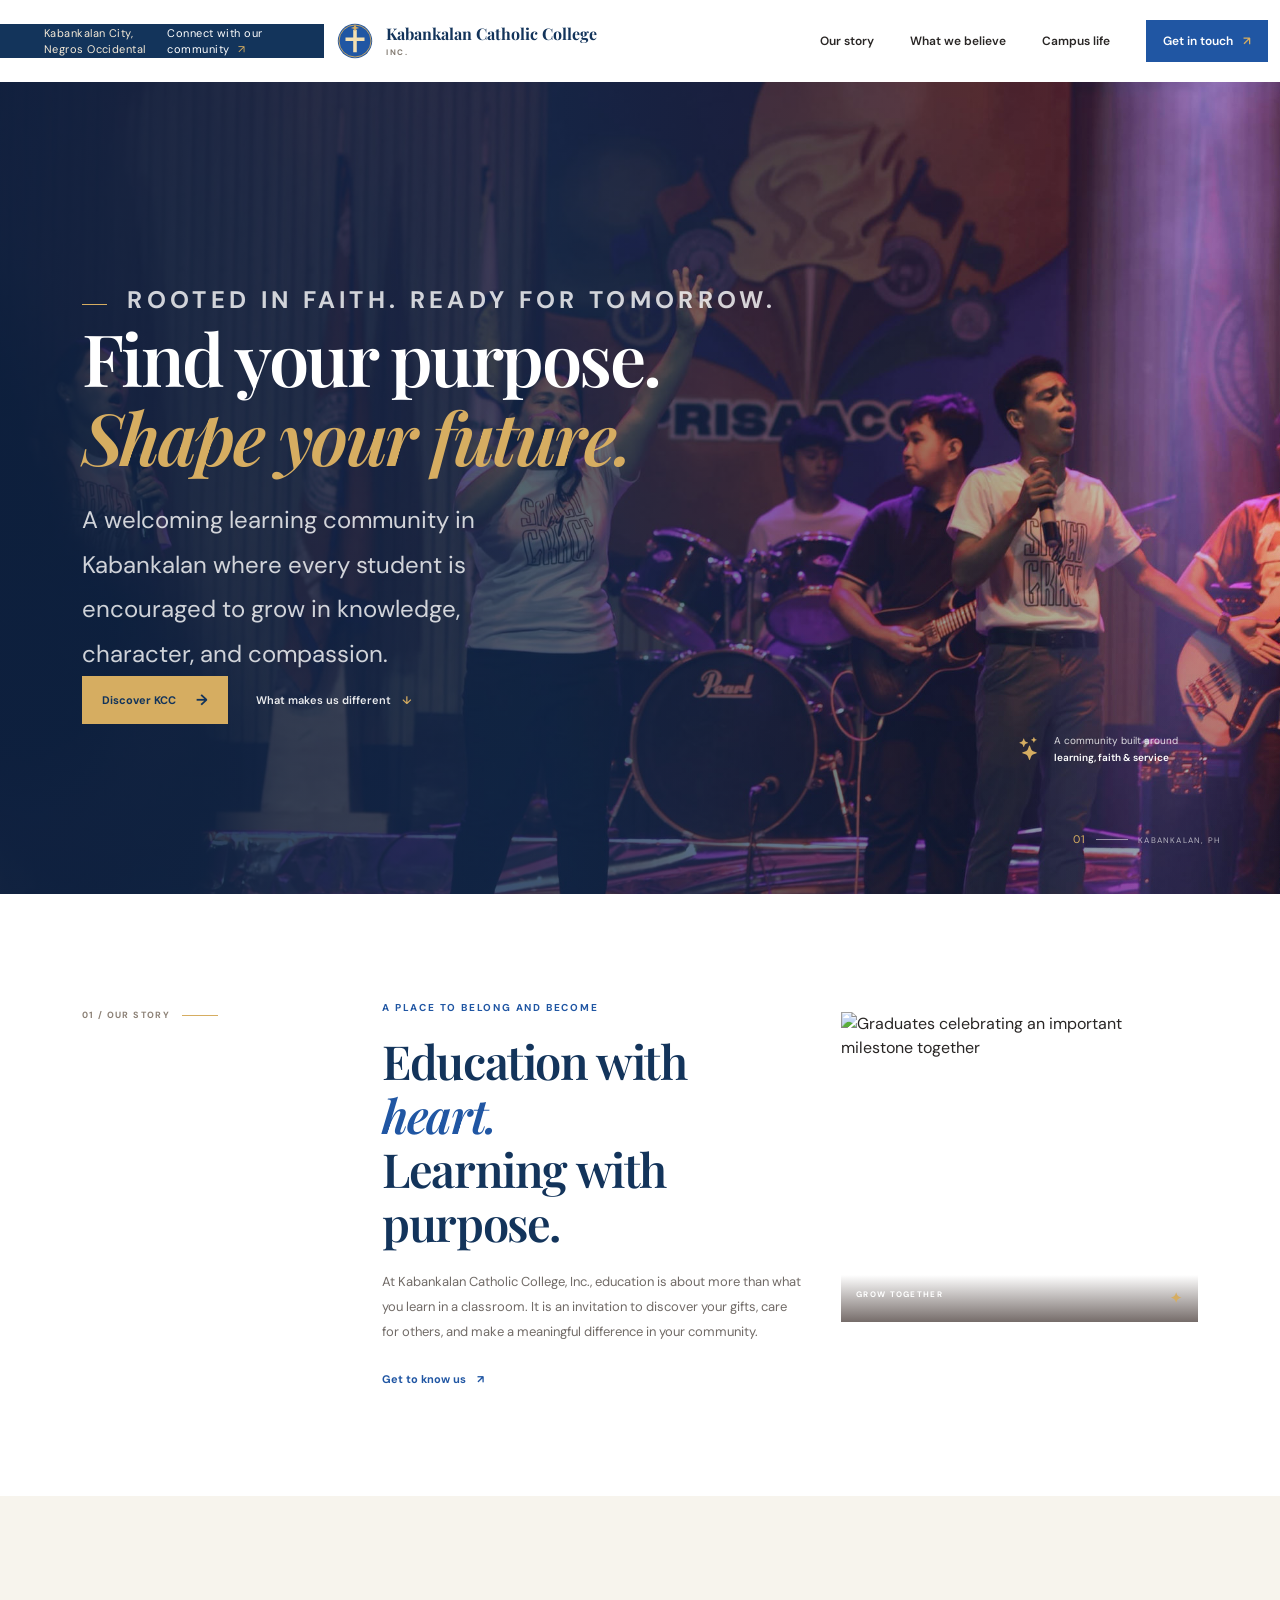
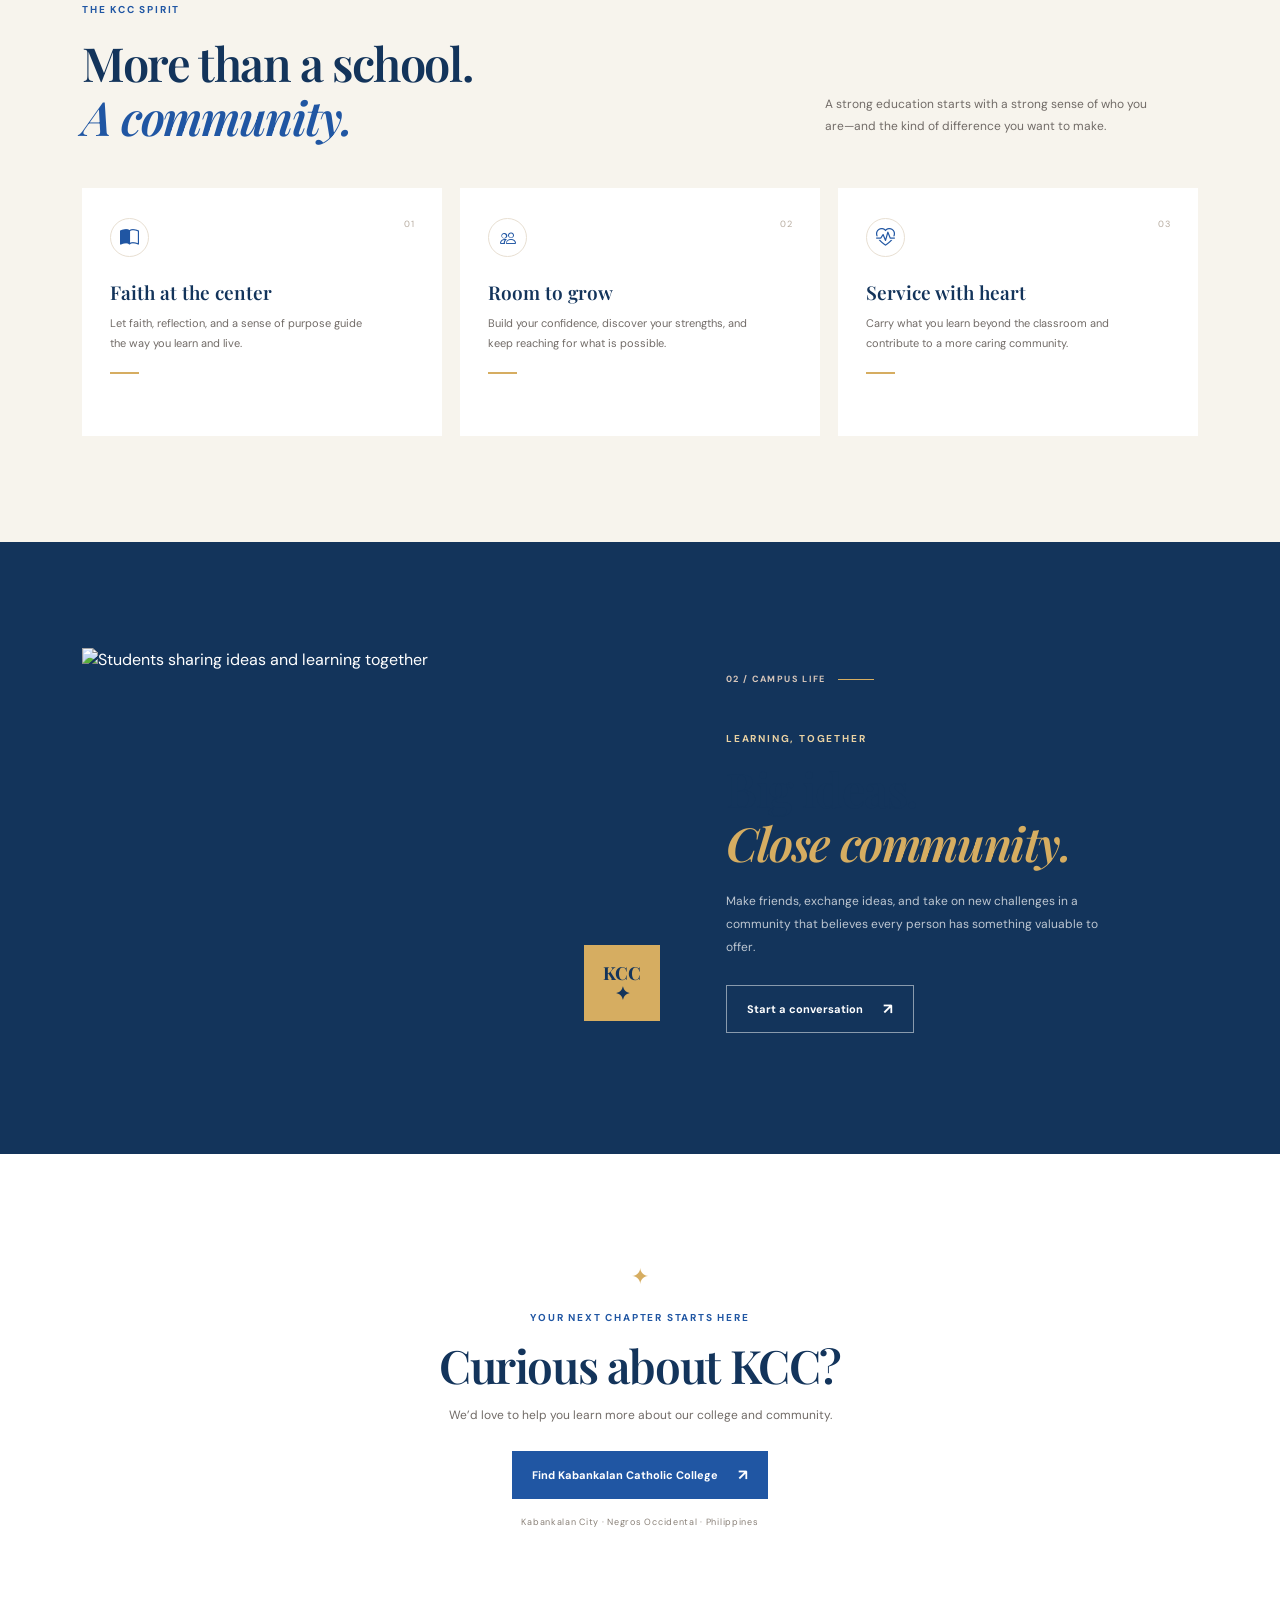
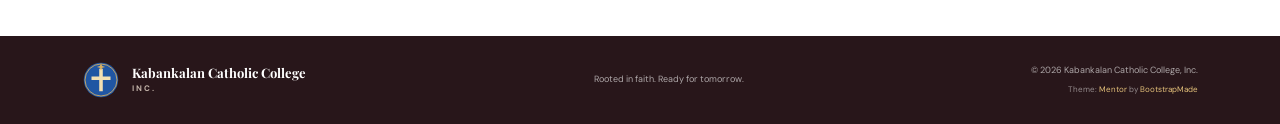
==== commit 17059691: "Switch the college palette to blue Retain the gold accents and update the crest, theme tokens, and h" ====
--- a/index.html
+++ b/index.html
@@ -3,7 +3,7 @@
   <head>
     <meta charset="utf-8">
     <meta name="viewport" content="width=device-width, initial-scale=1">
-    <meta name="theme-color" content="#641d2b">
+    <meta name="theme-color" content="#2056a3">
     <meta name="description" content="Discover Kabankalan Catholic College, Inc. — a community where faith, learning, and purpose come together.">
     <title>Kabankalan Catholic College, Inc. | Learn with purpose</title>
     <meta property="og:type" content="website">
@@ -139,7 +139,7 @@
           <p class="eyebrow eyebrow-dark">Your next chapter starts here</p>
           <h2>Curious about KCC?</h2>
           <p>We’d love to help you learn more about our college and community.</p>
-          <a class="button button-maroon" href="https://www.google.com/search?q=Kabankalan+Catholic+College%2C+Inc." target="_blank" rel="noreferrer">Find Kabankalan Catholic College <span aria-hidden="true">↗</span></a>
+          <a class="button button-blue" href="https://www.google.com/search?q=Kabankalan+Catholic+College%2C+Inc." target="_blank" rel="noreferrer">Find Kabankalan Catholic College <span aria-hidden="true">↗</span></a>
           <span class="contact-location">Kabankalan City · Negros Occidental · Philippines</span>
         </div>
       </section>
--- a/assets/css/main.css
+++ b/assets/css/main.css
@@ -21,20 +21,20 @@
 :root { 
   --background-color: #ffffff; /* Background color for the entire website, including individual sections */
   --default-color: #444444; /* Default color used for the majority of the text content across the entire website */
-  --heading-color: #37423b; /* Color for headings, subheadings and title throughout the website */
-  --accent-color: #5fcf80; /* Accent color that represents your brand on the website. It's used for buttons, links, and other elements that need to stand out */
-  --surface-color: #ffffff; /* The surface color is used as a background of boxed elements within sections, such as cards, icon boxes, or other elements that require a visual separation from the global background. */
+  --heading-color: #13345b; /* Color for headings, subheadings and title throughout the website */
+  --accent-color: #2056a3; /* Accent color that represents your brand on the website. It's used for buttons, links, and other elements that need to stand out */
+  --surface-color: #f7f4ed; /* The surface color is used as a background of boxed elements within sections, such as cards, icon boxes, or other elements that require a visual separation from the global background. */
   --contrast-color: #ffffff; /* Contrast color for text, ensuring readability against backgrounds of accent, heading, or default colors. */
 }
 
 /* Nav Menu Colors - The following color variables are used specifically for the navigation menu. They are separate from the global colors to allow for more customization options */
 :root {
   --nav-color: #272828;  /* The default color of the main navmenu links */
-  --nav-hover-color: #5fcf80; /* Applied to main navmenu links when they are hovered over or active */
+  --nav-hover-color: #2056a3; /* Applied to main navmenu links when they are hovered over or active */
   --nav-mobile-background-color: #ffffff; /* Used as the background color for mobile navigation menu */
   --nav-dropdown-background-color: #ffffff; /* Used as the background color for dropdown items that appear when hovering over primary navigation items */
   --nav-dropdown-color: #272828; /* Used for navigation links of the dropdown items in the navigation menu. */
-  --nav-dropdown-hover-color: #5fcf80; /* Similar to --nav-hover-color, this color is applied to dropdown navigation links when they are hovered over. */
+  --nav-dropdown-hover-color: #2056a3; /* Similar to --nav-hover-color, this color is applied to dropdown navigation links when they are hovered over. */
 }
 
 /* Color Presets - These classes override global colors when applied to any section or element, providing reuse of the sam color scheme. */
--- a/styles.css
+++ b/styles.css
@@ -1,7 +1,7 @@
 :root {
   color-scheme: light;
-  --maroon: #641d2b;
-  --maroon-deep: #47131f;
+  --blue: #2056a3;
+  --blue-deep: #13345b;
   --gold: #d6ad61;
   --cream: #f7f4ed;
   --ink: #292625;
@@ -13,16 +13,16 @@
   --nav-font: var(--sans);
   --background-color: #fff;
   --default-color: var(--ink);
-  --heading-color: var(--maroon-deep);
-  --accent-color: var(--maroon);
+  --heading-color: var(--blue-deep);
+  --accent-color: var(--blue);
   --surface-color: var(--cream);
   --contrast-color: #fff;
   --nav-color: var(--ink);
-  --nav-hover-color: var(--maroon);
+  --nav-hover-color: var(--blue);
   --nav-mobile-background-color: #fff;
   --nav-dropdown-background-color: #fff;
   --nav-dropdown-color: var(--ink);
-  --nav-dropdown-hover-color: var(--maroon);
+  --nav-dropdown-hover-color: var(--blue);
 }
 
 * { box-sizing: border-box; }
@@ -33,11 +33,11 @@
 :focus-visible { outline: 3px solid var(--gold); outline-offset: 3px; }
 .container { width: min(1160px, calc(100% - 64px)); margin-inline: auto; }
 .sr-only { position: absolute; width: 1px; height: 1px; padding: 0; margin: -1px; overflow: hidden; clip: rect(0, 0, 0, 0); white-space: nowrap; border: 0; }
-.skip-link { position: absolute; top: -50px; left: 16px; z-index: 20; padding: 12px 16px; color: #fff; background: var(--maroon); }
+.skip-link { position: absolute; top: -50px; left: 16px; z-index: 20; padding: 12px 16px; color: #fff; background: var(--blue); }
 .skip-link:focus { top: 12px; }
 .site-header.header { padding: 0; }
 
-.topline { color: #f5ead7; background: var(--maroon-deep); font-size: 11px; letter-spacing: .04em; }
+.topline { color: #f5ead7; background: var(--blue-deep); font-size: 11px; letter-spacing: .04em; }
 .topline-inner { display: flex; justify-content: space-between; align-items: center; min-height: 34px; }
 .topline a { color: #fff; }
 .topline a span { color: var(--gold); padding-left: 5px; }
@@ -45,20 +45,20 @@
 .brand { display: inline-flex; align-items: center; gap: 12px; }
 .brand-mark { width: 38px; height: 38px; display: grid; place-items: center; border-radius: 50%; }
 .brand-mark img { width: 100%; height: 100%; }
-.brand-name { font-family: var(--serif); color: var(--maroon-deep); font-size: 16px; font-weight: 700; line-height: 1.15; }
+.brand-name { font-family: var(--serif); color: var(--blue-deep); font-size: 16px; font-weight: 700; line-height: 1.15; }
 .brand-name small { display: block; margin-top: 4px; font-family: var(--sans); color: #837b72; font-size: 8px; letter-spacing: .24em; }
 .primary-nav { display: flex; align-items: center; gap: 36px; font-size: 12px; font-weight: 600; }
 .primary-nav > a:not(.nav-cta) { transition: color .2s ease; }
-.primary-nav > a:not(.nav-cta):hover { color: var(--maroon); }
-.nav-cta { padding: 12px 17px; color: #fff; background: var(--maroon); }
+.primary-nav > a:not(.nav-cta):hover { color: var(--blue); }
+.nav-cta { padding: 12px 17px; color: #fff; background: var(--blue); }
 .nav-cta span { padding-left: 7px; color: var(--gold); }
 .menu-toggle { display: none; }
 
-.hero { position: relative; min-height: 610px; overflow: hidden; color: #fff; background: var(--maroon-deep); }
+.hero { position: relative; min-height: 610px; overflow: hidden; color: #fff; background: var(--blue-deep); }
 .hero::before { content: none; }
 .hero-image, .hero-shade { position: absolute; inset: 0; }
 .hero-image { background: url("assets/kcc-home-background.jpg") center 48% / cover no-repeat; transform: scale(1.015); }
-.hero-shade { background: linear-gradient(90deg, rgba(48, 14, 23, .89) 0%, rgba(52, 18, 26, .71) 43%, rgba(45, 17, 26, .1) 100%), linear-gradient(0deg, rgba(34, 13, 19, .32), transparent 46%); }
+.hero-shade { background: linear-gradient(90deg, rgba(15, 35, 68, .89) 0%, rgba(17, 45, 84, .71) 43%, rgba(14, 32, 62, .1) 100%), linear-gradient(0deg, rgba(11, 26, 52, .32), transparent 46%); }
 .hero-content { position: relative; z-index: 1; padding-top: 110px; padding-bottom: 90px; }
 .eyebrow { margin: 0 0 19px; color: #ead2a3; font-size: 10px; font-weight: 700; letter-spacing: .18em; text-transform: uppercase; }
 .eyebrow span { display: inline-block; width: 25px; height: 1px; margin: 0 10px 3px 0; background: var(--gold); }
@@ -69,7 +69,7 @@
 .hero-actions { display: flex; align-items: center; gap: 28px; }
 .button { display: inline-flex; align-items: center; gap: 20px; min-height: 48px; padding: 0 20px; font-size: 11px; font-weight: 700; transition: background .2s ease, color .2s ease, transform .2s ease; }
 .button:hover { transform: translateY(-2px); }
-.button-gold { color: var(--maroon-deep); background: var(--gold); }
+.button-gold { color: var(--blue-deep); background: var(--gold); }
 .button-gold:hover { background: #e6c982; }
 .button span { font-size: 15px; }
 .text-link { color: rgba(255,255,255,.9); font-size: 11px; font-weight: 600; }
@@ -86,11 +86,11 @@
 .intro-grid { display: grid; grid-template-columns: 1fr 1.6fr 1.35fr; gap: 36px; align-items: start; }
 .section-label { display: flex; align-items: center; gap: 12px; padding-top: 9px; color: #8c8176; font-size: 9px; font-weight: 700; letter-spacing: .15em; white-space: nowrap; }
 .section-label i { width: 36px; height: 1px; background: var(--gold); }
-.eyebrow-dark { color: var(--maroon); }
+.eyebrow-dark { color: var(--blue); }
 .intro-copy h2, .values h2, .campus h2 { margin-bottom: 20px; font-family: var(--serif); font-size: clamp(34px, 4vw, 47px); font-weight: 600; letter-spacing: -.03em; line-height: 1.15; }
-.intro-copy h2 em, .values h2 em { color: var(--maroon); }
+.intro-copy h2 em, .values h2 em { color: var(--blue); }
 .body-copy { max-width: 440px; margin-bottom: 22px; color: var(--muted); font-size: 13px; line-height: 1.9; }
-.arrow-link { color: var(--maroon); font-size: 11px; font-weight: 700; }
+.arrow-link { color: var(--blue); font-size: 11px; font-weight: 700; }
 .arrow-link span { padding-left: 8px; }
 .intro-photo-wrap { position: relative; margin-top: 12px; }
 .intro-photo-wrap img { height: 310px; object-fit: cover; }
@@ -99,23 +99,23 @@
 
 .values { background: var(--cream); }
 .values-heading { display: flex; justify-content: space-between; align-items: end; gap: 40px; margin-bottom: 44px; }
-.values-heading .eyebrow { color: var(--maroon); }
+.values-heading .eyebrow { color: var(--blue); }
 .values h2 { margin: 0; }
 .values-lede { max-width: 340px; margin: 0 3% 6px 0; color: var(--muted); font-size: 12px; line-height: 1.9; }
 .values-grid { display: grid; grid-template-columns: repeat(3, 1fr); gap: 18px; }
 .value-card { position: relative; min-height: 248px; padding: 30px 28px 26px; background: #fff; }
 .value-number { position: absolute; top: 30px; right: 27px; color: #b7aca0; font-size: 9px; letter-spacing: .1em; }
-.value-icon { display: grid; width: 39px; height: 39px; margin-bottom: 24px; place-items: center; color: var(--maroon); border: 1px solid #e8dfd2; border-radius: 50%; font-size: 19px; }
+.value-icon { display: grid; width: 39px; height: 39px; margin-bottom: 24px; place-items: center; color: var(--blue); border: 1px solid #e8dfd2; border-radius: 50%; font-size: 19px; }
 .value-icon-people { font-size: 16px; }
 .value-card h3 { margin-bottom: 10px; font-family: var(--serif); font-size: 19px; font-weight: 600; }
 .value-card p { max-width: 270px; margin-bottom: 18px; color: var(--muted); font-size: 11px; line-height: 1.8; }
 .card-rule { display: block; width: 29px; height: 2px; background: var(--gold); }
 
-.campus { color: #fff; background: var(--maroon-deep); }
+.campus { color: #fff; background: var(--blue-deep); }
 .campus-grid { display: grid; grid-template-columns: 1.08fr .92fr; gap: 90px; align-items: center; }
 .campus-image { position: relative; }
 .campus-image img { height: 400px; object-fit: cover; }
-.image-stamp { position: absolute; right: -24px; bottom: 27px; display: grid; width: 76px; height: 76px; place-content: center; color: var(--maroon-deep); background: var(--gold); font-family: var(--serif); font-size: 18px; font-weight: 700; line-height: 1.15; text-align: center; }
+.image-stamp { position: absolute; right: -24px; bottom: 27px; display: grid; width: 76px; height: 76px; place-content: center; color: var(--blue-deep); background: var(--gold); font-family: var(--serif); font-size: 18px; font-weight: 700; line-height: 1.15; text-align: center; }
 .image-stamp br + * { font-size: 12px; }
 .section-label-light { margin-bottom: 45px; color: #d7c6ba; }
 .campus .eyebrow { margin-bottom: 16px; }
@@ -123,7 +123,7 @@
 .campus h2 em { color: var(--gold); }
 .campus-copy > p:not(.eyebrow) { max-width: 400px; margin-bottom: 26px; color: rgba(255,255,255,.72); font-size: 12px; line-height: 1.9; }
 .button-outline { border: 1px solid rgba(255,255,255,.5); color: #fff; }
-.button-outline:hover { color: var(--maroon-deep); background: #fff; }
+.button-outline:hover { color: var(--blue-deep); background: #fff; }
 
 .contact { text-align: center; background: #fff; }
 .contact-inner { display: flex; flex-direction: column; align-items: center; }
@@ -131,8 +131,8 @@
 .contact .eyebrow { margin-bottom: 13px; }
 .contact h2 { margin-bottom: 12px; font-family: var(--serif); font-size: clamp(34px, 4vw, 46px); font-weight: 600; letter-spacing: -.03em; }
 .contact-inner > p:not(.eyebrow) { margin-bottom: 24px; color: var(--muted); font-size: 12px; line-height: 1.8; }
-.button-maroon { margin-bottom: 17px; color: #fff; background: var(--maroon); }
-.button-maroon:hover { background: var(--maroon-deep); }
+.button-blue { margin-bottom: 17px; color: #fff; background: var(--blue); }
+.button-blue:hover { background: var(--blue-deep); }
 .contact-location { color: #898078; font-size: 9px; letter-spacing: .08em; }
 .site-footer { color: rgba(255,255,255,.75); background: #28161a; }
 .footer-inner { min-height: 88px; display: flex; align-items: center; justify-content: space-between; gap: 20px; }
@@ -147,7 +147,7 @@
 .not-found .brand { margin-bottom: 65px; }
 .not-found .eyebrow { margin-bottom: 15px; }
 .not-found h1 { margin-bottom: 16px; color: var(--ink); font-family: var(--serif); font-size: 52px; font-weight: 600; line-height: 1.1; }
-.not-found h1 em { color: var(--maroon); }
+.not-found h1 em { color: var(--blue); }
 .not-found-copy { margin-bottom: 22px; color: var(--muted); font-size: 12px; line-height: 1.8; }
 @media (max-width: 900px) {
   .container { width: min(100% - 44px, 720px); }
@@ -168,14 +168,14 @@
   .brand-mark { width: 34px; height: 34px; }
   .brand-name { font-size: 13px; }
   .menu-toggle { display: flex; width: 42px; height: 42px; flex-direction: column; align-items: center; justify-content: center; gap: 5px; border: 1px solid #e7ded2; background: #fff; }
-  .menu-toggle span:not(.sr-only) { width: 17px; height: 1.5px; background: var(--maroon); }
+  .menu-toggle span:not(.sr-only) { width: 17px; height: 1.5px; background: var(--blue); }
   .primary-nav { position: absolute; z-index: 5; top: 101px; right: 0; left: 0; display: none; flex-direction: column; align-items: stretch; gap: 0; padding: 10px 20px 17px; background: #fff; box-shadow: 0 12px 15px rgba(30,20,20,.12); }
   .primary-nav.is-open { display: flex; }
   .primary-nav > a:not(.nav-cta) { padding: 13px 0; border-bottom: 1px solid #eee8df; }
   .nav-cta { margin-top: 12px; text-align: center; }
   .hero { min-height: 600px; }
   .hero-image { background-position: 58% center; }
-  .hero-shade { background: linear-gradient(90deg, rgba(48, 14, 23, .88), rgba(52, 18, 26, .56)), linear-gradient(0deg, rgba(34,13,19,.4), transparent 55%); }
+  .hero-shade { background: linear-gradient(90deg, rgba(15, 35, 68, .88), rgba(17, 45, 84, .56)), linear-gradient(0deg, rgba(11, 26, 52, .4), transparent 55%); }
   .hero-content { padding-top: 88px; padding-bottom: 150px; }
   .hero h1 { font-size: clamp(44px, 12vw, 58px); }
   .hero-copy { max-width: 420px; font-size: 13px; }
